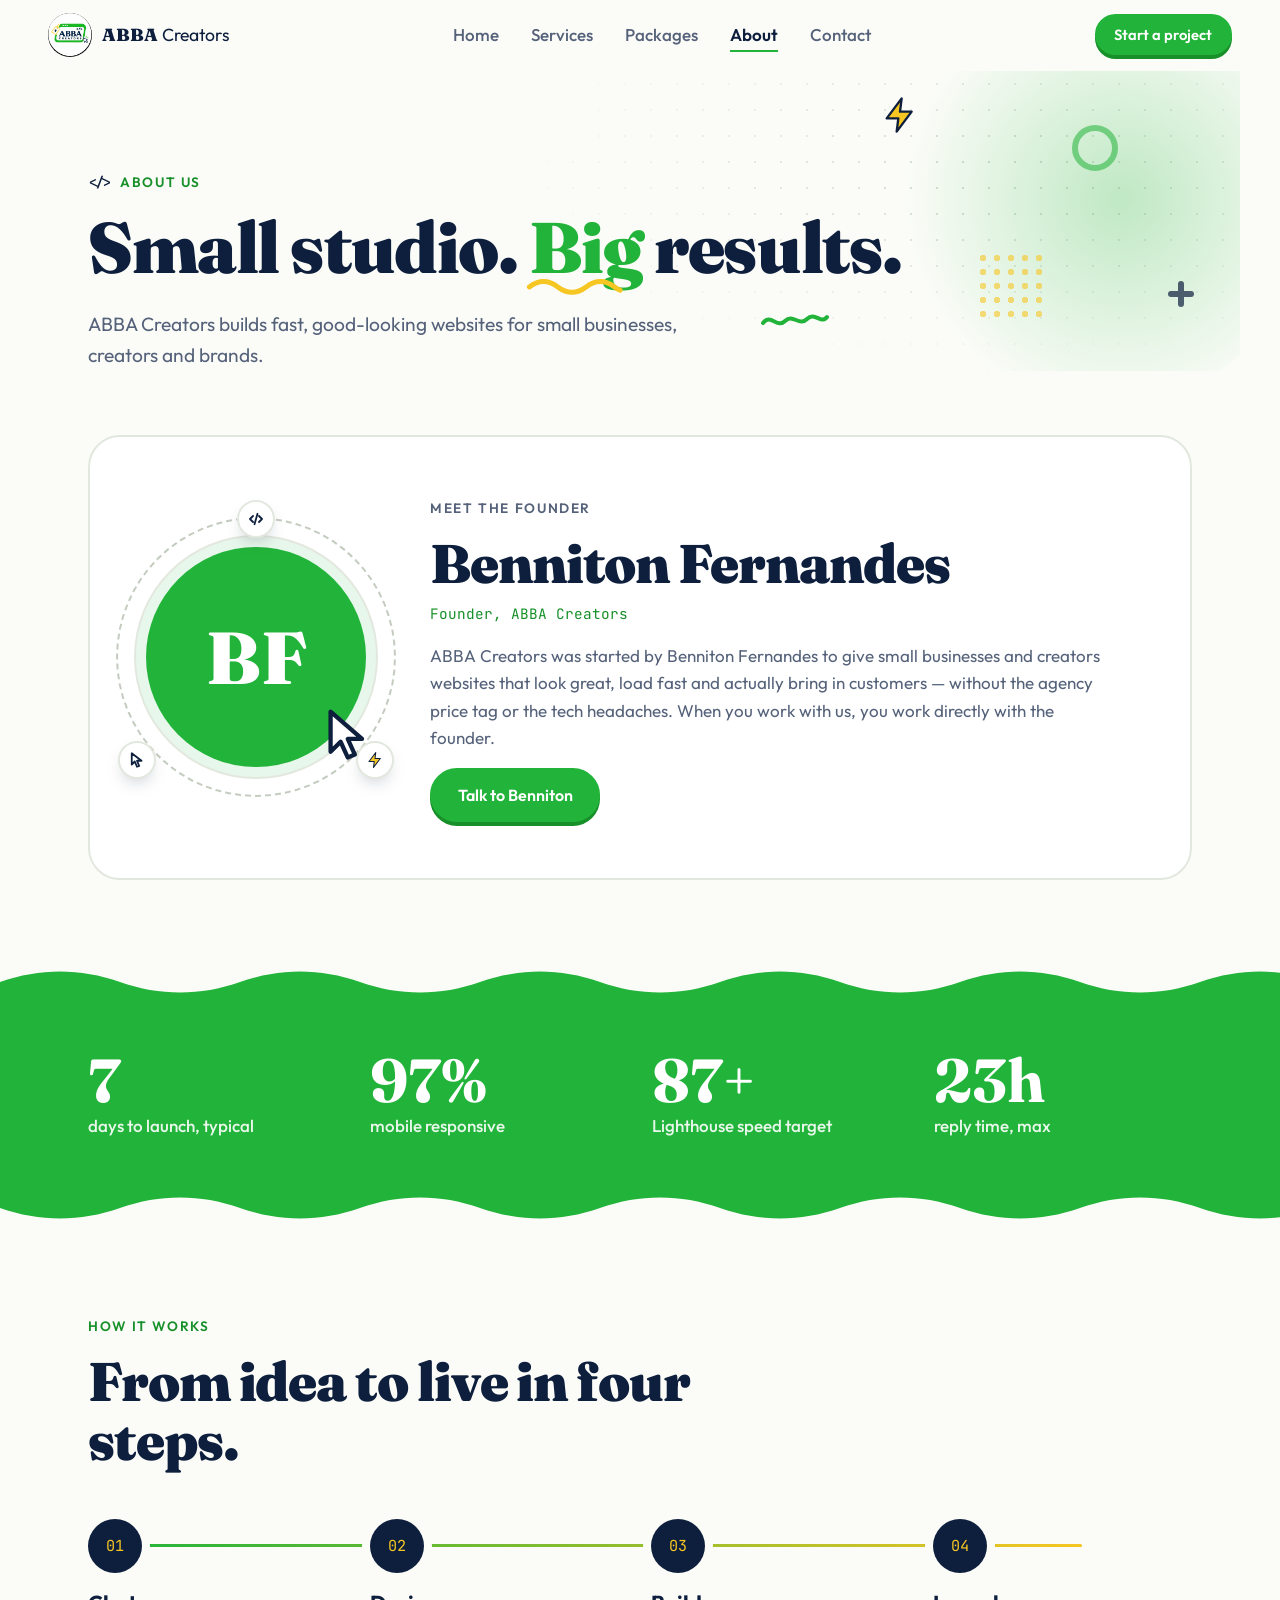
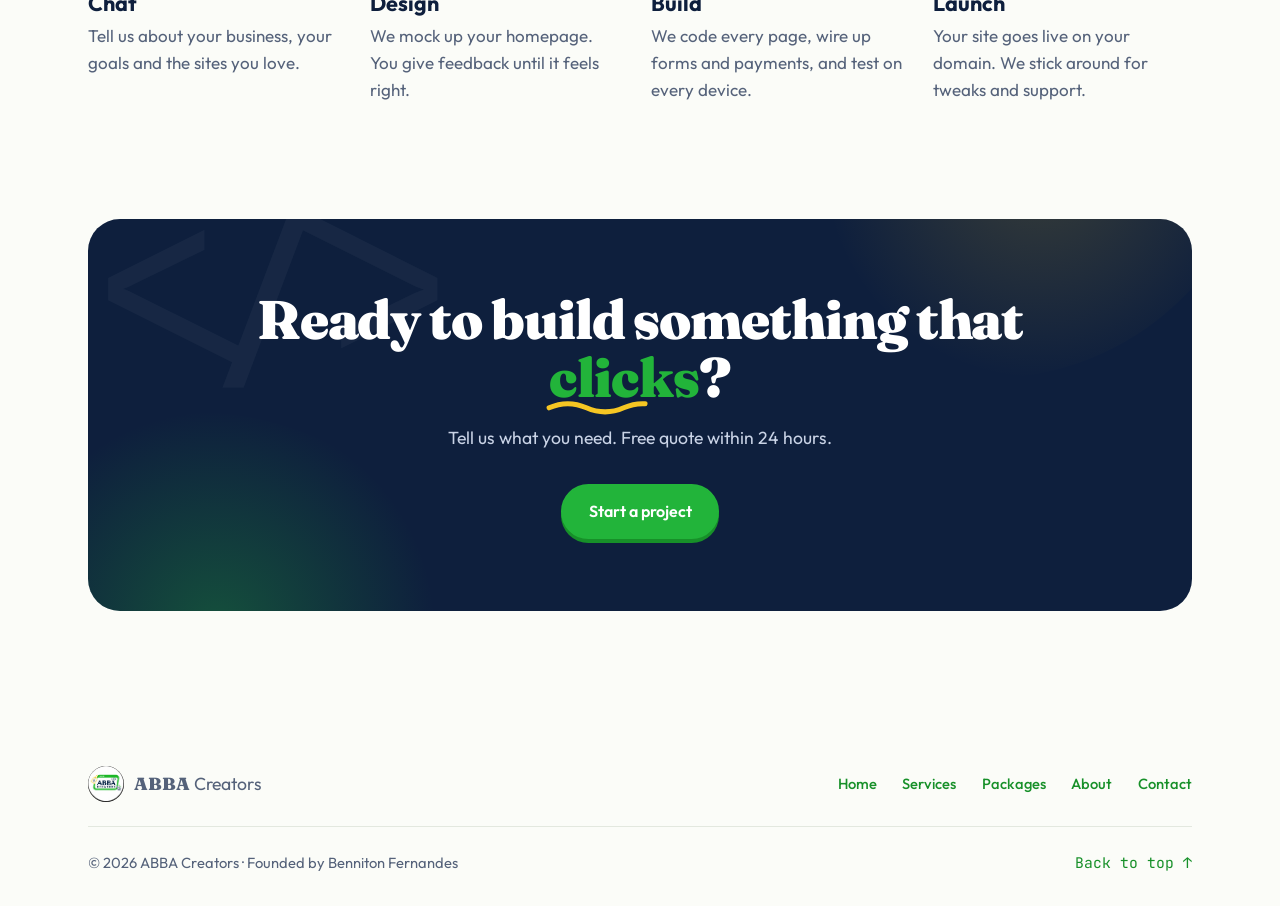
==== about.html @ 12e7c9de "Add ABBA Creators multi-page website Static five-page site (Home, Services, Packages, About, Contact" ====
<!doctype html>
<html lang="en">
<head>
<meta charset="utf-8">
<meta name="viewport" content="width=device-width, initial-scale=1">
<title>About — ABBA Creators</title>
<meta name="description" content="ABBA Creators designs and builds fast, good-looking websites for businesses of every size.">
<link rel="icon" href="assets/logo.webp">
<link rel="preconnect" href="https://fonts.googleapis.com">
<link rel="preconnect" href="https://fonts.gstatic.com" crossorigin>
<link href="https://fonts.googleapis.com/css2?family=Fraunces:opsz,wght@9..144,700;9..144,900&family=Outfit:wght@400;500;600;700&family=JetBrains+Mono:wght@500&display=swap" rel="stylesheet">
<link rel="stylesheet" href="styles.css">
<link rel="stylesheet" href="fx.css">
</head>
<body>

<header class="nav" id="top">
  <a href="index.html" class="brand" aria-label="ABBA Creators home">
    <img src="assets/logo.webp" alt="" width="44" height="44">
    <span><b>ABBA</b> Creators</span>
  </a>
  <nav class="nav-links" id="nav-links" aria-label="Main">
    <a href="index.html">Home</a>
    <a href="services.html">Services</a>
    <a href="packages.html">Packages</a>
    <a href="about.html" aria-current="page">About</a>
    <a href="contact.html">Contact</a>
  </nav>
  <a href="contact.html" class="btn btn-small nav-cta">Start a project</a>
  <button class="nav-toggle" id="nav-toggle" aria-label="Open menu" aria-expanded="false" aria-controls="nav-links"><span></span><span></span></button>
</header>

<main>
  <!-- PAGE HERO -->
  <section class="page-hero">
    <p class="eyebrow"><span class="mono">&lt;/&gt;</span> About us</p>
    <h1>Small studio. <span class="hl">Big</span> results.</h1>
    <p class="lead">ABBA Creators builds fast, good-looking websites for small businesses, creators and brands.</p>
  </section>
  <section class="section founder" id="founder">
    <div class="founder-card reveal">
      <div class="founder-avatar" aria-hidden="true">
        <span>BF</span>
        <svg class="founder-cursor" viewBox="0 0 40 40"><path d="M6 4 L6 32 L13 25 L18 36 L23 34 L18 23 L28 23 Z"/></svg>
      </div>
      <div class="founder-copy">
        <p class="eyebrow">Meet the founder</p>
        <h2>Benniton Fernandes</h2>
        <p class="role mono">Founder, ABBA Creators</p>
        <p>ABBA Creators was started by Benniton Fernandes to give small businesses and creators websites that look great, load fast and actually bring in customers — without the agency price tag or the tech headaches. When you work with us, you work directly with the founder.</p>
        <a href="contact.html" class="btn">Talk to Benniton</a>
      </div>
    </div>
  </section>
  <section class="band">
    <div class="band-inner">
      <div class="stat reveal"><b data-count="7">0</b><span>days to launch, typical</span></div>
      <div class="stat reveal"><b data-count="100" data-suffix="%">0</b><span>mobile responsive</span></div>
      <div class="stat reveal"><b data-count="90" data-suffix="+">0</b><span>Lighthouse speed target</span></div>
      <div class="stat reveal"><b data-count="24" data-suffix="h">0</b><span>reply time, max</span></div>
    </div>
  </section>
  <section class="section" id="process">
    <div class="section-head reveal">
      <p class="eyebrow">How it works</p>
      <h2>From idea to live in four steps.</h2>
    </div>
    <ol class="steps">
      <li class="reveal"><span class="num mono">01</span><h3>Chat</h3><p>Tell us about your business, your goals and the sites you love.</p></li>
      <li class="reveal"><span class="num mono">02</span><h3>Design</h3><p>We mock up your homepage. You give feedback until it feels right.</p></li>
      <li class="reveal"><span class="num mono">03</span><h3>Build</h3><p>We code every page, wire up forms and payments, and test on every device.</p></li>
      <li class="reveal"><span class="num mono">04</span><h3>Launch</h3><p>Your site goes live on your domain. We stick around for tweaks and support.</p></li>
    </ol>
  </section>
  <!-- CTA -->
  <section class="section cta-wrap">
    <div class="cta reveal">
      <h2>Ready to build something that <span class="hl">clicks</span>?</h2>
      <p>Tell us what you need. Free quote within 24 hours.</p>
      <a href="contact.html" class="btn">Start a project</a>
    </div>
  </section>
</main>

<footer class="footer">
  <div class="footer-top">
    <div class="brand"><img src="assets/logo.webp" alt="" width="36" height="36"><span><b>ABBA</b> Creators</span></div>
    <nav class="footer-links" aria-label="Footer">
      <a href="index.html">Home</a><a href="services.html">Services</a><a href="packages.html">Packages</a><a href="about.html">About</a><a href="contact.html">Contact</a>
    </nav>
  </div>
  <div class="footer-bottom">
    <p>© <span id="year"></span> ABBA Creators · Founded by Benniton Fernandes</p>
    <a href="#top" class="mono">Back to top ↑</a>
  </div>
</footer>

<script src="script.js"></script>
<script src="fx.js"></script>
</body>
</html>
---- styles.css ----
:root {
  --green: #22b43a;
  --green-dk: #179029;
  --green-lt: #e8f7eb;
  --navy: #0e1f3d;
  --navy-2: #1a2f57;
  --yellow: #f6c623;
  --ink: #0e1f3d;
  --muted: #55627a;
  --bg: #fbfcf8;
  --card: #ffffff;
  --line: #e3e8df;
  --radius: 22px;
  --shadow: 0 1px 0 rgba(14,31,61,.04), 0 18px 40px -20px rgba(14,31,61,.25);
  --display: "Fraunces", Georgia, serif;
  --body: "Outfit", system-ui, sans-serif;
  --mono: "JetBrains Mono", ui-monospace, monospace;
}

* { box-sizing: border-box; }
html { scroll-behavior: smooth; }
body {
  margin: 0;
  font-family: var(--body);
  color: var(--ink);
  background: var(--bg);
  font-size: 17px;
  line-height: 1.6;
  overflow-x: hidden;
}
img { display: block; max-width: 100%; }
a { color: inherit; }
h1, h2, h3 { margin: 0; line-height: 1.08; }
h1, h2 { font-family: var(--display); font-weight: 900; letter-spacing: -.02em; }
.mono { font-family: var(--mono); }

/* ---------- buttons ---------- */
.btn {
  display: inline-flex; align-items: center; justify-content: center; gap: .5em;
  padding: .95em 1.6em;
  border-radius: 999px;
  background: var(--green);
  color: #fff;
  font: 600 1rem var(--body);
  text-decoration: none;
  border: 2px solid var(--green);
  cursor: pointer;
  transition: transform .15s ease, box-shadow .15s ease, background .15s;
  box-shadow: 0 4px 0 var(--green-dk);
}
.btn:hover { transform: translateY(-2px); box-shadow: 0 6px 0 var(--green-dk); }
.btn:active { transform: translateY(3px); box-shadow: 0 1px 0 var(--green-dk); }
.btn-ghost { background: transparent; color: var(--navy); border-color: var(--navy); box-shadow: 0 4px 0 var(--navy); }
.btn-ghost:hover { background: var(--navy); color: #fff; box-shadow: 0 6px 0 var(--navy); }
.btn-small { padding: .6em 1.2em; font-size: .92rem; }

/* ---------- nav ---------- */
.nav {
  position: sticky; top: 0; z-index: 50;
  display: flex; align-items: center; justify-content: space-between; gap: 1rem;
  padding: .8rem clamp(16px, 4vw, 48px);
  background: rgba(251,252,248,.82);
  backdrop-filter: blur(12px);
  border-bottom: 1px solid transparent;
  transition: border-color .2s;
}
.nav.scrolled { border-bottom-color: var(--line); }
.brand { display: flex; align-items: center; gap: .6rem; text-decoration: none; font-size: 1.1rem; }
.brand img { border-radius: 50%; }
.brand b { font-family: var(--display); font-weight: 900; }
.nav-links { display: flex; gap: 2rem; }
.nav-links a { text-decoration: none; font-weight: 500; color: var(--muted); position: relative; }
.nav-links a::after {
  content: ""; position: absolute; left: 0; right: 0; bottom: -4px; height: 2px;
  background: var(--green); transform: scaleX(0); transition: transform .2s; transform-origin: left;
}
.nav-links a:hover { color: var(--navy); }
.nav-links a:hover::after { transform: scaleX(1); }

/* ---------- hero ---------- */
.hero {
  display: grid;
  grid-template-columns: 1.05fr 1fr;
  gap: clamp(2rem, 5vw, 5rem);
  align-items: center;
  padding: clamp(3rem, 8vw, 6.5rem) clamp(16px, 5vw, 64px) clamp(4rem, 8vw, 7rem);
  max-width: 1280px; margin: 0 auto;
  position: relative;
}
.hero::before {
  content: ""; position: absolute; inset: 0; z-index: -1;
  background-image: radial-gradient(circle, #d6ddd2 1.2px, transparent 1.2px);
  background-size: 26px 26px;
  mask-image: radial-gradient(ellipse 70% 70% at 70% 45%, #000 20%, transparent 75%);
}
.eyebrow {
  display: inline-flex; align-items: center; gap: .5rem;
  margin: 0 0 1rem;
  font-weight: 600; font-size: .85rem; letter-spacing: .12em; text-transform: uppercase;
  color: var(--green-dk);
}
.eyebrow .mono { color: var(--navy); letter-spacing: 0; }
h1 { font-size: clamp(2.7rem, 6.4vw, 5.4rem); }
.rotator {
  display: inline-block;
  color: var(--green);
  position: relative;
}
.rotator::after {
  content: ""; position: absolute; left: 0; right: 0; bottom: .06em; height: .14em;
  background: var(--yellow); z-index: -1; border-radius: 4px;
}
#rotate-word { display: inline-block; transition: transform .35s cubic-bezier(.5,-0.4,.5,1.4), opacity .3s; }
#rotate-word.out { transform: translateY(-60%) rotateX(80deg); opacity: 0; }
.lead { font-size: 1.2rem; color: var(--muted); max-width: 34em; margin: 1.4rem 0 2rem; }
.hero-cta { display: flex; gap: 1rem; flex-wrap: wrap; }
.hero-points { list-style: none; padding: 0; margin: 2rem 0 0; display: flex; flex-wrap: wrap; gap: .6rem 1.6rem; color: var(--muted); font-weight: 500; font-size: .95rem; }
.hero-points li { display: flex; align-items: center; gap: .5rem; }
.dot { width: 8px; height: 8px; border-radius: 50%; background: var(--green); box-shadow: 0 0 0 4px var(--green-lt); }

/* browser mock */
.hero-visual { position: relative; padding: 2rem 1rem 1rem 2.5rem; }
.browser {
  background: var(--green);
  border-radius: 28px;
  padding: 0 14px 14px;
  box-shadow: 0 30px 60px -25px rgba(14,31,61,.45);
  transform: rotate(-2deg);
  transition: transform .5s ease;
}
.hero-visual:hover .browser { transform: rotate(0deg) scale(1.01); }
.browser-bar { display: flex; align-items: center; gap: 7px; height: 46px; padding-left: 52px; }
.browser-bar i { width: 12px; height: 12px; border-radius: 50%; background: #fff; }
.url {
  margin-left: 14px; flex: 1; max-width: 230px;
  background: rgba(255,255,255,.22); color: #fff; font-size: .75rem;
  border-radius: 999px; padding: 4px 12px;
}
.browser-body {
  background: #fff; border-radius: 18px;
  display: grid; grid-template-columns: 1fr 1.15fr;
  min-height: 330px; overflow: hidden;
}
.code {
  margin: 0; padding: 18px 16px;
  background: var(--navy); color: #c9d6ee;
  font-size: .72rem; line-height: 1.7;
  white-space: pre-wrap; word-break: break-word;
}
.code .t { color: #7ee08f; }
.code .a { color: var(--yellow); }
.code .s { color: #f5a9b8; }
.code .caret { display: inline-block; width: 7px; height: 1em; background: var(--yellow); vertical-align: -2px; animation: blink 1s steps(1) infinite; }
@keyframes blink { 50% { opacity: 0; } }

.render { padding: 16px; display: flex; flex-direction: column; gap: 14px; }
.render > * { opacity: 0; transform: translateY(10px); transition: opacity .5s, transform .5s; }
.render > .on { opacity: 1; transform: none; }
.r-nav { display: flex; gap: 8px; }
.r-nav span { height: 8px; border-radius: 4px; background: var(--line); flex: 1; }
.r-nav span:first-child { background: var(--navy); flex: 1.6; }
.r-hero { background: var(--green-lt); border-radius: 12px; padding: 16px; display: flex; flex-direction: column; gap: 8px; }
.r-h1 { height: 14px; border-radius: 4px; background: var(--navy); width: 90%; }
.r-h1.short { width: 60%; }
.r-p { height: 7px; border-radius: 4px; background: #b9c3b5; width: 80%; margin-top: 4px; }
.r-btn {
  align-self: flex-start; margin-top: 6px;
  background: var(--green); color: #fff; font-size: .7rem; font-weight: 600;
  padding: 6px 14px; border-radius: 999px; transition: transform .12s, background .2s;
}
.r-btn.pressed { transform: scale(.9); background: var(--green-dk); }
.r-cards { display: grid; grid-template-columns: repeat(3, 1fr); gap: 8px; }
.r-cards div { height: 58px; border-radius: 10px; background: #f1f3ee; border: 1px solid var(--line); }
.r-cards div:nth-child(2) { background: #fff5d1; border-color: #f3e3a5; }

.tag {
  position: absolute; top: -6px; left: -4px; z-index: 3;
  width: 74px; height: 96px;
  background: #fff;
  border: 5px solid var(--yellow);
  border-radius: 12px 12px 14px 14px;
  clip-path: polygon(50% 0, 100% 22%, 100% 100%, 0 100%, 0 22%);
  display: grid; place-items: center;
  transform-origin: 50% -10px;
}
.tag::before {
  content: ""; position: absolute; top: 16px; left: 50%; translate: -50% 0;
  width: 12px; height: 12px; border-radius: 50%; border: 4px solid var(--yellow);
}
.tag svg { width: 30px; fill: var(--navy); margin-top: 16px; }
.swing { animation: swing 3.2s ease-in-out infinite; }
@keyframes swing { 0%,100% { rotate: -18deg; } 50% { rotate: -2deg; } }

.fake-cursor {
  position: absolute; width: 34px; z-index: 4; left: 70%; top: 85%;
  fill: #fff; stroke: var(--navy); stroke-width: 3; stroke-linejoin: round;
  filter: drop-shadow(0 4px 6px rgba(0,0,0,.2));
  transition: left 1.1s cubic-bezier(.6,0,.2,1), top 1.1s cubic-bezier(.6,0,.2,1);
  pointer-events: none;
}

/* click burst (global) */
.burst { position: fixed; pointer-events: none; z-index: 999; width: 0; height: 0; }
.burst i {
  position: absolute; left: 0; top: 0; width: 4px; height: 14px; border-radius: 3px;
  background: var(--green); transform-origin: 50% 100%;
  animation: burst .45s ease-out forwards;
}
@keyframes burst {
  from { opacity: 1; transform: rotate(var(--r)) translateY(-8px) scaleY(.4); }
  to   { opacity: 0; transform: rotate(var(--r)) translateY(-26px) scaleY(1); }
}

/* ---------- marquee ---------- */
.marquee { background: var(--navy); color: #fff; overflow: hidden; padding: 1.1rem 0; transform: rotate(-1.2deg); margin: 0 -2vw; }
.marquee-track { display: flex; gap: 2rem; width: max-content; animation: marquee 30s linear infinite; font-family: var(--display); font-weight: 700; font-size: 1.5rem; }
.marquee b { color: var(--yellow); }
@keyframes marquee { to { transform: translateX(-50%); } }

/* ---------- sections ---------- */
.section { max-width: 1200px; margin: 0 auto; padding: clamp(4rem, 9vw, 7.5rem) clamp(16px, 5vw, 48px); }
.section.narrow { max-width: 820px; }
.section-head { max-width: 640px; margin-bottom: 3rem; }
h2 { font-size: clamp(2.1rem, 4.4vw, 3.4rem); }
.sub { color: var(--muted); font-size: 1.1rem; margin: .8rem 0 0; }

.grid { display: grid; gap: 1.4rem; }
.services { grid-template-columns: repeat(3, 1fr); }
.card {
  background: var(--card); border: 1px solid var(--line); border-radius: var(--radius);
  padding: 1.8rem; transition: transform .25s, box-shadow .25s, border-color .25s;
}
.card:hover { transform: translateY(-6px); box-shadow: var(--shadow); border-color: var(--green); }
.card h3 { font-size: 1.25rem; margin: 1.1rem 0 .5rem; }
.card p { margin: 0; color: var(--muted); }
.icon {
  width: 52px; height: 52px; border-radius: 14px; background: var(--green-lt);
  display: grid; place-items: center; transition: background .25s, rotate .25s;
}
.icon svg { width: 26px; fill: none; stroke: var(--green-dk); stroke-width: 2; stroke-linecap: round; stroke-linejoin: round; }
.card:hover .icon { background: var(--yellow); rotate: -8deg; }
.card:hover .icon svg { stroke: var(--navy); }

/* band */
.band { background: var(--green); color: #fff; }
.band-inner {
  max-width: 1200px; margin: 0 auto; padding: 3.5rem clamp(16px, 5vw, 48px);
  display: grid; grid-template-columns: repeat(4, 1fr); gap: 1.5rem;
}
.stat b { display: block; font-family: var(--display); font-size: clamp(2.6rem, 5vw, 3.8rem); line-height: 1; }
.stat span { font-weight: 500; opacity: .9; }

/* steps */
.steps { list-style: none; margin: 0; padding: 0; display: grid; grid-template-columns: repeat(4, 1fr); gap: 1.4rem; counter-reset: s; position: relative; }
.steps::before {
  content: ""; position: absolute; top: 26px; left: 26px; right: 10%;
  border-top: 2px dashed #c4ccc0; z-index: -1;
}
.steps li { padding-right: .5rem; }
.num {
  display: grid; place-items: center; width: 54px; height: 54px; border-radius: 50%;
  background: var(--navy); color: var(--yellow); font-size: .95rem; margin-bottom: 1.2rem;
  box-shadow: 0 0 0 8px var(--bg);
}
.steps h3 { font-size: 1.35rem; margin-bottom: .4rem; }
.steps p { margin: 0; color: var(--muted); }

/* pricing */
.pricing-wrap { text-align: left; }
.pricing { grid-template-columns: repeat(3, 1fr); align-items: start; }
.price-tag {
  position: relative; background: var(--card);
  border: 2px solid var(--line); border-radius: 28px;
  padding: 3rem 2rem 2rem;
  transition: transform .3s, box-shadow .3s;
}
.price-tag:hover { transform: translateY(-6px) rotate(-.6deg); box-shadow: var(--shadow); }
.hole {
  position: absolute; top: 18px; left: 50%; translate: -50% 0;
  width: 16px; height: 16px; border-radius: 50%; border: 3px solid var(--line); background: var(--bg);
}
.price-tag.featured { border: 3px solid var(--yellow); background: var(--navy); color: #fff; transform: translateY(-14px); }
.price-tag.featured:hover { transform: translateY(-20px) rotate(.6deg); }
.price-tag.featured .hole { border-color: var(--yellow); }
.price-tag.featured .desc, .price-tag.featured li { color: #c9d3e6; }
.badge {
  position: absolute; top: -16px; right: 22px;
  display: inline-flex; align-items: center; gap: .3rem;
  background: var(--yellow); color: var(--navy); font-weight: 700; font-size: .8rem;
  padding: .35rem .8rem; border-radius: 999px;
}
.badge svg { width: 14px; fill: var(--navy); }
.price-tag h3 { font-size: 1.1rem; text-transform: uppercase; letter-spacing: .12em; }
.price { font-family: var(--display); font-weight: 900; font-size: 2.2rem; margin: .6rem 0 .2rem; line-height: 1; }
.price small { font-family: var(--body); font-size: .9rem; font-weight: 500; opacity: .7; }
.desc { color: var(--muted); margin: .5rem 0 1.3rem; }
.price-tag ul { list-style: none; padding: 0; margin: 0 0 1.8rem; display: grid; gap: .55rem; }
.price-tag li { display: flex; gap: .6rem; align-items: center; color: var(--muted); }
.price-tag li::before {
  content: ""; flex: none; width: 18px; height: 18px; border-radius: 50%;
  background: var(--green-lt) url("data:image/svg+xml,%3Csvg xmlns='http://www.w3.org/2000/svg' viewBox='0 0 24 24' fill='none' stroke='%23179029' stroke-width='3.5' stroke-linecap='round' stroke-linejoin='round'%3E%3Cpath d='m6 12 4 4 8-8'/%3E%3C/svg%3E") center/12px no-repeat;
}
.price-tag .btn { width: 100%; }
.price-tag.featured .btn-ghost { color: #fff; border-color: #fff; }

/* faq */
.faq { display: grid; gap: .8rem; }
.faq details {
  background: var(--card); border: 1px solid var(--line); border-radius: 16px;
  padding: 0 1.4rem; transition: border-color .2s;
}
.faq details[open] { border-color: var(--green); }
.faq summary {
  cursor: pointer; list-style: none; padding: 1.2rem 0; font-weight: 600; font-size: 1.08rem;
  display: flex; justify-content: space-between; align-items: center; gap: 1rem;
}
.faq summary::-webkit-details-marker { display: none; }
.faq summary::after {
  content: "+"; font-family: var(--mono); font-size: 1.4rem; color: var(--green);
  transition: rotate .25s; flex: none;
}
.faq details[open] summary::after { rotate: 45deg; }
.faq p { margin: 0 0 1.2rem; color: var(--muted); }

/* contact */
.contact { background: var(--navy); color: #fff; position: relative; overflow: hidden; }
.contact::before {
  content: "</>"; position: absolute; right: -2rem; bottom: -5rem;
  font-family: var(--mono); font-size: 22rem; color: rgba(255,255,255,.035); line-height: 1;
}
.contact-inner {
  max-width: 1200px; margin: 0 auto; padding: clamp(4rem, 9vw, 7rem) clamp(16px, 5vw, 48px);
  display: grid; grid-template-columns: 1fr 1fr; gap: clamp(2rem, 6vw, 5rem); align-items: start;
  position: relative;
}
.contact .eyebrow { color: var(--yellow); }
.contact-copy p { color: #c9d3e6; font-size: 1.1rem; }
.hl { color: var(--green); }
.mail { display: inline-block; margin-top: .5rem; color: var(--yellow); font-size: 1.05rem; text-decoration: none; border-bottom: 2px dashed var(--yellow); }
.form {
  background: #fff; color: var(--ink); border-radius: var(--radius); padding: 2rem;
  display: grid; gap: 1rem; box-shadow: 0 30px 60px -30px rgba(0,0,0,.6);
}
.form label { display: grid; gap: .35rem; font-weight: 600; font-size: .92rem; }
.form input, .form select, .form textarea {
  font: 400 1rem var(--body); color: var(--ink);
  border: 2px solid var(--line); border-radius: 12px; padding: .75rem .9rem;
  background: var(--bg); transition: border-color .2s, box-shadow .2s; width: 100%;
}
.form input:focus, .form select:focus, .form textarea:focus {
  outline: none; border-color: var(--green); box-shadow: 0 0 0 4px var(--green-lt);
}
.form .btn { margin-top: .4rem; }
.form-note { margin: 0; font-size: .92rem; color: var(--green-dk); min-height: 1.2em; }

/* footer */
.footer {
  padding: 2.5rem clamp(16px, 5vw, 48px) 2rem;
  max-width: 1200px; margin: 0 auto; color: var(--muted); font-size: .92rem;
}
.footer-top, .footer-bottom { display: flex; align-items: center; justify-content: space-between; flex-wrap: wrap; gap: 1rem 2rem; }
.footer-top { padding-bottom: 1.5rem; margin-bottom: 1.5rem; border-bottom: 1px solid var(--line); }
.footer-links { display: flex; flex-wrap: wrap; gap: .5rem 1.6rem; }
.footer-links a { color: var(--navy); font-weight: 500; }
.footer-links a:hover { color: var(--green-dk); }
.footer p { margin: 0; }
.footer a { text-decoration: none; color: var(--green-dk); }

/* reveal */
.reveal { opacity: 0; transform: translateY(24px); transition: opacity .7s ease, transform .7s ease; }
.reveal.in { opacity: 1; transform: none; }
.grid .reveal:nth-child(2), .steps .reveal:nth-child(2), .band-inner .reveal:nth-child(2) { transition-delay: .08s; }
.grid .reveal:nth-child(3), .steps .reveal:nth-child(3), .band-inner .reveal:nth-child(3) { transition-delay: .16s; }
.grid .reveal:nth-child(4), .steps .reveal:nth-child(4), .band-inner .reveal:nth-child(4) { transition-delay: .24s; }
.grid .reveal:nth-child(5) { transition-delay: .32s; }
.grid .reveal:nth-child(6) { transition-delay: .4s; }
.price-tag.featured.reveal.in { transform: translateY(-14px); }

/* ---------- responsive ---------- */
@media (max-width: 960px) {
  .hero { grid-template-columns: 1fr; }
  .hero-visual { max-width: 560px; }
  .services, .pricing { grid-template-columns: 1fr 1fr; }
  .steps { grid-template-columns: 1fr 1fr; row-gap: 2.5rem; }
  .steps::before { display: none; }
  .band-inner { grid-template-columns: 1fr 1fr; }
  .contact-inner { grid-template-columns: 1fr; }
  .nav-toggle { display: grid; }
  .nav-cta { display: none; }
  .nav-links {
    position: absolute; top: 100%; left: 0; right: 0;
    flex-direction: column; gap: 0;
    background: var(--bg); border-bottom: 1px solid var(--line);
    padding: .5rem clamp(16px, 4vw, 48px) 1.2rem;
    box-shadow: 0 20px 30px -20px rgba(14,31,61,.3);
    opacity: 0; visibility: hidden; transform: translateY(-8px);
    transition: opacity .2s, transform .2s, visibility .2s;
  }
  .nav.open .nav-links { opacity: 1; visibility: visible; transform: none; }
  .nav-links a { padding: .9rem 0; font-size: 1.15rem; border-bottom: 1px solid var(--line); }
  .nav-links a::after { display: none; }
  .nav-links a[aria-current="page"] { color: var(--green-dk); }
}
@media (max-width: 640px) {
  body { font-size: 16px; }
  .services, .pricing, .steps { grid-template-columns: 1fr; }
  .price-tag.featured, .price-tag.featured.reveal.in { transform: none; }
  .hero-visual { padding: 1.5rem 0 0 1rem; }
  .browser-body { grid-template-columns: 1fr; min-height: 0; }
  .code { max-height: 150px; overflow: hidden; }
  .tag { width: 56px; height: 74px; border-width: 4px; }
  .tag svg { width: 22px; }
  .marquee-track { font-size: 1.15rem; }
  .form { padding: 1.4rem; }
}
@media (prefers-reduced-motion: reduce) {
  *, *::before, *::after { animation: none !important; transition: none !important; }
  .reveal, .render > * { opacity: 1; transform: none; }
  html { scroll-behavior: auto; }
}

/* founder */
.founder-card {
  display: grid; grid-template-columns: auto 1fr; gap: clamp(1.5rem, 5vw, 4rem); align-items: center;
  background: var(--card); border: 2px solid var(--line); border-radius: 32px;
  padding: clamp(1.6rem, 5vw, 3.5rem);
}
.founder-avatar {
  position: relative; width: clamp(150px, 20vw, 220px); aspect-ratio: 1;
  border-radius: 50%; background: var(--green);
  display: grid; place-items: center;
  box-shadow: 0 0 0 10px var(--green-lt), 0 0 0 12px var(--line);
}
.founder-avatar span { font-family: var(--display); font-weight: 900; font-size: clamp(3rem, 6vw, 4.6rem); color: #fff; }
.founder-cursor {
  position: absolute; right: -6%; bottom: 2%; width: 26%;
  fill: #fff; stroke: var(--navy); stroke-width: 3; stroke-linejoin: round;
}
.founder-copy p { color: var(--muted); max-width: 40em; }
.founder .role { color: var(--green-dk); font-size: .9rem; margin: .5rem 0 1rem; }
@media (max-width: 640px) {
  .founder-card { grid-template-columns: 1fr; justify-items: start; }
}

/* ---------- multi-page bits ---------- */
.nav-links a[aria-current="page"] { color: var(--navy); font-weight: 600; }
.nav-links a[aria-current="page"]::after { transform: scaleX(1); }
.nav-toggle {
  display: none; place-content: center; gap: 6px;
  width: 46px; height: 46px; border-radius: 50%;
  border: 2px solid var(--navy); background: transparent; cursor: pointer;
}
.nav-toggle span { display: block; width: 18px; height: 2px; background: var(--navy); border-radius: 2px; transition: transform .2s; }
.nav.open .nav-toggle span:first-child { transform: translateY(4px) rotate(45deg); }
.nav.open .nav-toggle span:last-child { transform: translateY(-4px) rotate(-45deg); }

.page-hero {
  max-width: 1200px; margin: 0 auto;
  padding: clamp(3.5rem, 8vw, 6rem) clamp(16px, 5vw, 48px) 0;
  position: relative;
}
.page-hero::before {
  content: ""; position: absolute; inset: 0 0 -4rem; z-index: -1;
  background-image: radial-gradient(circle, #d6ddd2 1.2px, transparent 1.2px);
  background-size: 26px 26px;
  mask-image: radial-gradient(ellipse 60% 80% at 80% 30%, #000 10%, transparent 70%);
}
.page-hero h1 { font-size: clamp(2.5rem, 5.6vw, 4.6rem); max-width: 14em; }
.page-hero .lead { margin-bottom: 0; }
.page-hero + .section { padding-top: clamp(2.5rem, 5vw, 4rem); }

.section-more { margin: 2.5rem 0 0; text-align: center; }

.cta-wrap { padding-top: 0; }
.cta {
  background: var(--navy); color: #fff; border-radius: 32px; text-align: center;
  padding: clamp(2.5rem, 7vw, 4.5rem) clamp(1.4rem, 5vw, 3rem);
  position: relative; overflow: hidden;
}
.cta::before {
  content: "</>"; position: absolute; left: -1rem; top: -3rem;
  font-family: var(--mono); font-size: 14rem; line-height: 1; color: rgba(255,255,255,.04);
}
.cta h2 { max-width: 16em; margin: 0 auto; position: relative; }
.cta p { color: #c9d3e6; font-size: 1.1rem; margin: 1rem 0 2rem; position: relative; }
.contact-inner { padding-top: clamp(3.5rem, 8vw, 6rem); }
.contact-title { font-size: clamp(2.3rem, 5vw, 3.6rem); }
@media (max-width: 960px) { .nav-toggle { display: grid; } }
---- fx.css ----
/* =========================================================
   ABBA Creators — extra graphics & animations
   (loaded after styles.css on every page)
   ========================================================= */

/* ---------- page transitions (Chrome / Edge / Safari 18+) ---------- */
@view-transition { navigation: auto; }
.nav { view-transition-name: site-nav; }
::view-transition-old(root) { animation: vt-out .22s ease both; }
::view-transition-new(root) { animation: vt-in .45s cubic-bezier(.2,.7,.2,1) both; }
@keyframes vt-out { to { opacity: 0; transform: translateY(-14px); } }
@keyframes vt-in  { from { opacity: 0; transform: translateY(18px); } }

/* ---------- scroll progress bar ---------- */
.progress {
  position: fixed; top: 0; left: 0; right: 0; height: 3px; z-index: 100;
  background: linear-gradient(90deg, var(--green), var(--yellow));
  transform-origin: left; transform: scaleX(var(--p, 0));
}

/* ---------- cursor ring (mouse only) ---------- */
.cursor-ring {
  position: fixed; left: 0; top: 0; z-index: 1000; pointer-events: none;
  width: 34px; height: 34px; margin: -17px 0 0 -17px;
  border: 2px solid var(--green); border-radius: 50%;
  transition: width .25s, height .25s, margin .25s, background .25s, opacity .3s;
  opacity: 0;
}
.cursor-ring.on { opacity: 1; }
.cursor-ring.hover { width: 64px; height: 64px; margin: -32px 0 0 -32px; background: rgba(34,180,58,.12); }
.cursor-ring.down { width: 24px; height: 24px; margin: -12px 0 0 -12px; }

/* ---------- moving dot grid ---------- */
.hero::before, .page-hero::before { animation: drift 30s linear infinite; }
@keyframes drift { to { background-position: 260px 130px; } }

/* ---------- floating decor shapes ---------- */
.decor { position: absolute; inset: 0; z-index: -1; pointer-events: none; overflow: hidden; }
.fl {
  position: absolute;
  transform: translate(calc(var(--mx, 0) * var(--d) * 1px), calc(var(--my, 0) * var(--d) * 1px));
  transition: transform .6s cubic-bezier(.2,.7,.2,1);
}
.shape { display: block; animation: float var(--t, 7s) ease-in-out infinite alternate; animation-delay: var(--dl, 0s); }
@keyframes float {
  from { transform: translateY(-10px) rotate(-8deg); }
  to   { transform: translateY(12px) rotate(10deg); }
}
.shape.ring { width: 46px; height: 46px; border-radius: 50%; border: 6px solid var(--green); opacity: .55; }
.shape.plus { width: 26px; height: 26px; position: relative; opacity: .7; }
.shape.plus::before, .shape.plus::after { content: ""; position: absolute; inset: 10px 0; background: var(--navy); border-radius: 3px; }
.shape.plus::after { rotate: 90deg; }
.shape.bolt svg { width: 40px; fill: var(--yellow); stroke: var(--navy); stroke-width: 1.4; stroke-linejoin: round; }
.shape.brk { font-family: var(--mono); font-weight: 500; font-size: 1.6rem; color: var(--green-dk); opacity: .6; }
.shape.dots {
  width: 70px; height: 70px; opacity: .6;
  background-image: radial-gradient(circle, var(--yellow) 3px, transparent 3.5px);
  background-size: 14px 14px;
}
.shape.squig svg { width: 70px; fill: none; stroke: var(--green); stroke-width: 4; stroke-linecap: round; }

.blob {
  position: absolute; width: clamp(260px, 34vw, 480px); aspect-ratio: 1;
  border-radius: 42% 58% 63% 37% / 45% 40% 60% 55%;
  opacity: .5;
  animation: morph 14s ease-in-out infinite alternate;
}
.blob.g { background: radial-gradient(closest-side, rgba(34,180,58,.55), rgba(34,180,58,0)); }
.blob.y { background: radial-gradient(closest-side, rgba(246,198,35,.6), rgba(246,198,35,0)); animation-duration: 18s; animation-direction: alternate-reverse; }
@keyframes morph {
  0%   { border-radius: 42% 58% 63% 37% / 45% 40% 60% 55%; transform: translate(0,0) rotate(0); }
  50%  { border-radius: 60% 40% 35% 65% / 55% 65% 35% 45%; transform: translate(30px,-20px) rotate(40deg); }
  100% { border-radius: 38% 62% 50% 50% / 60% 35% 65% 40%; transform: translate(-20px,25px) rotate(80deg); }
}

/* ---------- hero: 3D tilt + floating chips ---------- */
.hero-visual {
  transform: perspective(1100px) rotateX(var(--rx, 0deg)) rotateY(var(--ry, 0deg));
  transition: transform .4s cubic-bezier(.2,.7,.2,1);
  transform-style: preserve-3d;
}
.chip {
  position: absolute; z-index: 5;
  display: inline-flex; align-items: center; gap: .45rem;
  background: #fff; color: var(--navy);
  font-weight: 600; font-size: .85rem; white-space: nowrap;
  padding: .55rem .9rem .55rem .6rem; border-radius: 999px;
  box-shadow: 0 14px 30px -12px rgba(14,31,61,.35), 0 0 0 1px var(--line);
  animation: bob 4.5s ease-in-out infinite alternate;
}
.chip i { display: grid; place-items: center; width: 26px; height: 26px; border-radius: 50%; background: var(--green-lt); }
.chip i svg { width: 15px; fill: none; stroke: var(--green-dk); stroke-width: 2.4; stroke-linecap: round; stroke-linejoin: round; }
.chip.c1 { top: 16%; right: -14px; }
.chip.c2 { bottom: 4%; left: 8%; animation-delay: -1.5s; }
.chip.c3 { top: 50%; right: -28px; animation-delay: -3s; }
.chip.c3 i { background: #fff5d1; }
.chip.c3 i svg { stroke: #b38a00; }
@keyframes bob { from { translate: 0 -8px; } to { translate: 0 8px; } }

/* ---------- word-by-word headline reveal ---------- */
.split .w {
  display: inline-block;
  opacity: 0; transform: translateY(.55em) rotate(3deg); filter: blur(6px);
  transition: opacity .7s, transform .8s cubic-bezier(.2,.8,.2,1), filter .7s;
  transition-delay: calc(var(--i) * 70ms);
}
.split.in-view .w { opacity: 1; transform: none; filter: none; }

/* ---------- hand-drawn squiggle under highlighted words ---------- */
.hl { position: relative; display: inline-block; }
.squiggle {
  position: absolute; left: -2%; width: 104%; bottom: -.12em; height: .3em;
  overflow: visible; pointer-events: none;
}
.squiggle path {
  fill: none; stroke: var(--yellow); stroke-width: 5; stroke-linecap: round;
  stroke-dasharray: 1; stroke-dashoffset: 1;
  transition: stroke-dashoffset 1s cubic-bezier(.6,0,.2,1) .6s;
  vector-effect: non-scaling-stroke;
}
.in-view .squiggle path, .squiggle.in-view path { stroke-dashoffset: 0; }

/* ---------- cards: 3D tilt + spotlight ---------- */
.card, .price-tag { position: relative; }
.card::after, .price-tag::after {
  content: ""; position: absolute; inset: 0; border-radius: inherit; pointer-events: none;
  background: radial-gradient(260px circle at var(--x, 50%) var(--y, 50%), rgba(34,180,58,.14), transparent 65%);
  opacity: 0; transition: opacity .3s;
}
.price-tag.featured::after { background: radial-gradient(260px circle at var(--x, 50%) var(--y, 50%), rgba(246,198,35,.18), transparent 65%); }
.card:hover::after, .price-tag:hover::after { opacity: 1; }
.card.tilting { transition: transform .08s linear, box-shadow .25s, border-color .25s; }

/* ---------- magnetic buttons ---------- */
.btn { transition: transform .15s ease, box-shadow .15s ease, background .15s, color .15s, translate .3s cubic-bezier(.2,.7,.2,1); }
.btn .shine {
  position: absolute; inset: 0; border-radius: inherit; overflow: hidden; pointer-events: none;
}
.btn { position: relative; }
.btn:not(.btn-ghost) .shine::before {
  content: ""; position: absolute; top: 0; bottom: 0; width: 40%; left: -60%;
  background: linear-gradient(100deg, transparent, rgba(255,255,255,.45), transparent);
  transform: skewX(-20deg);
  animation: shine 4.5s ease-in-out infinite;
}
@keyframes shine { 0%, 70% { left: -60%; } 100% { left: 130%; } }

/* ---------- logo wiggle ---------- */
.brand img { transition: transform .5s cubic-bezier(.3,1.6,.5,1); }
.brand:hover img { transform: rotate(-14deg) scale(1.1); }

/* ---------- marquee: second row going the other way ---------- */
.marquee-track.rev { animation-direction: reverse; animation-duration: 38s; margin-top: .4rem; opacity: .45; font-size: 1.1rem; }

/* ---------- green band: animated waves top & bottom ---------- */
.band { position: relative; }
.band::before, .band::after {
  content: ""; position: absolute; left: 0; right: 0; height: 28px; pointer-events: none;
  background: url("data:image/svg+xml,%3Csvg xmlns='http://www.w3.org/2000/svg' viewBox='0 0 240 28' preserveAspectRatio='none'%3E%3Cpath d='M0 28V14C40 0 80 0 120 14s80 14 120 0v14z' fill='%2322b43a'/%3E%3C/svg%3E") 0 0 / 240px 28px repeat-x;
  animation: wave 9s linear infinite;
}
.band::before { top: -27px; }
.band::after { bottom: -27px; transform: scaleY(-1); animation-direction: reverse; }
@keyframes wave { to { background-position: 240px 0; } }

/* ---------- process: line draws itself ---------- */
.steps::after {
  content: ""; position: absolute; top: 25px; left: 26px; right: 10%; height: 3px; z-index: -1;
  background: linear-gradient(90deg, var(--green), var(--yellow));
  border-radius: 3px; transform: scaleX(0); transform-origin: left;
  transition: transform 1.6s cubic-bezier(.6,0,.2,1) .3s;
}
.steps.in-view::after { transform: scaleX(1); }
.steps .num { transition: background .3s, transform .3s; }
.steps li:hover .num { background: var(--green); color: #fff; transform: scale(1.12) rotate(-8deg); }

/* ---------- founder: orbiting icons ---------- */
.orbit {
  position: absolute; inset: -30px; border-radius: 50%;
  border: 2px dashed #c4ccc0;
  animation: spin 26s linear infinite;
}
.orbit i {
  position: absolute; width: 38px; height: 38px; border-radius: 50%;
  background: #fff; border: 2px solid var(--line);
  display: grid; place-items: center;
  box-shadow: 0 8px 18px -8px rgba(14,31,61,.35);
  animation: spin 26s linear infinite reverse;
}
.orbit i svg { width: 18px; fill: none; stroke: var(--navy); stroke-width: 2.4; stroke-linecap: round; stroke-linejoin: round; }
.orbit i:nth-child(1) { top: -19px; left: calc(50% - 19px); }
.orbit i:nth-child(2) { bottom: 6%; right: 0; }
.orbit i:nth-child(3) { bottom: 6%; left: 0; }
.orbit i:nth-child(2) svg { fill: var(--yellow); stroke: var(--navy); stroke-width: 1.4; }
@keyframes spin { to { rotate: 360deg; } }
.founder-avatar span { animation: pop 3s ease-in-out infinite; }
@keyframes pop { 50% { transform: scale(1.06); } }

/* ---------- CTA box: glowing orbs ---------- */
.cta .blob { opacity: .6; }
.cta .blob.g { left: -8%; bottom: -60%; }
.cta .blob.y { right: -6%; top: -70%; opacity: .3; }
.cta > *:not(.blob) { position: relative; }
.cta .btn { box-shadow: 0 4px 0 var(--green-dk), 0 0 0 0 rgba(34,180,58,.6); animation: pulse 2.4s infinite; }
@keyframes pulse { 70% { box-shadow: 0 4px 0 var(--green-dk), 0 0 0 18px rgba(34,180,58,0); } 100% { box-shadow: 0 4px 0 var(--green-dk), 0 0 0 0 rgba(34,180,58,0); } }

/* ---------- contact: floating shapes on dark ---------- */
.contact .decor { z-index: 0; }
.contact .shape.plus::before, .contact .shape.plus::after { background: #fff; }
.contact .shape.brk { color: var(--yellow); }
.contact-inner { z-index: 1; }

/* ---------- responsive / accessibility ---------- */
@media (max-width: 960px) {
  .steps::after { display: none; }
  .chip.c3 { display: none; }
}
@media (max-width: 640px) {
  .chip { font-size: .75rem; padding: .4rem .7rem .4rem .45rem; }
  .chip i { width: 22px; height: 22px; }
  .chip.c1 { right: 0; top: 4%; }
  .decor .fl:nth-child(n+5) { display: none; }
  .orbit { inset: -22px; }
  .orbit i { width: 32px; height: 32px; }
}
@media (hover: none), (pointer: coarse) { .cursor-ring { display: none; } }
@media (prefers-reduced-motion: reduce) {
  .split .w { opacity: 1; transform: none; filter: none; }
  .squiggle path { stroke-dashoffset: 0; }
  .steps::after { transform: scaleX(1); }
  .cursor-ring { display: none; }
  ::view-transition-old(root), ::view-transition-new(root) { animation: none; }
}
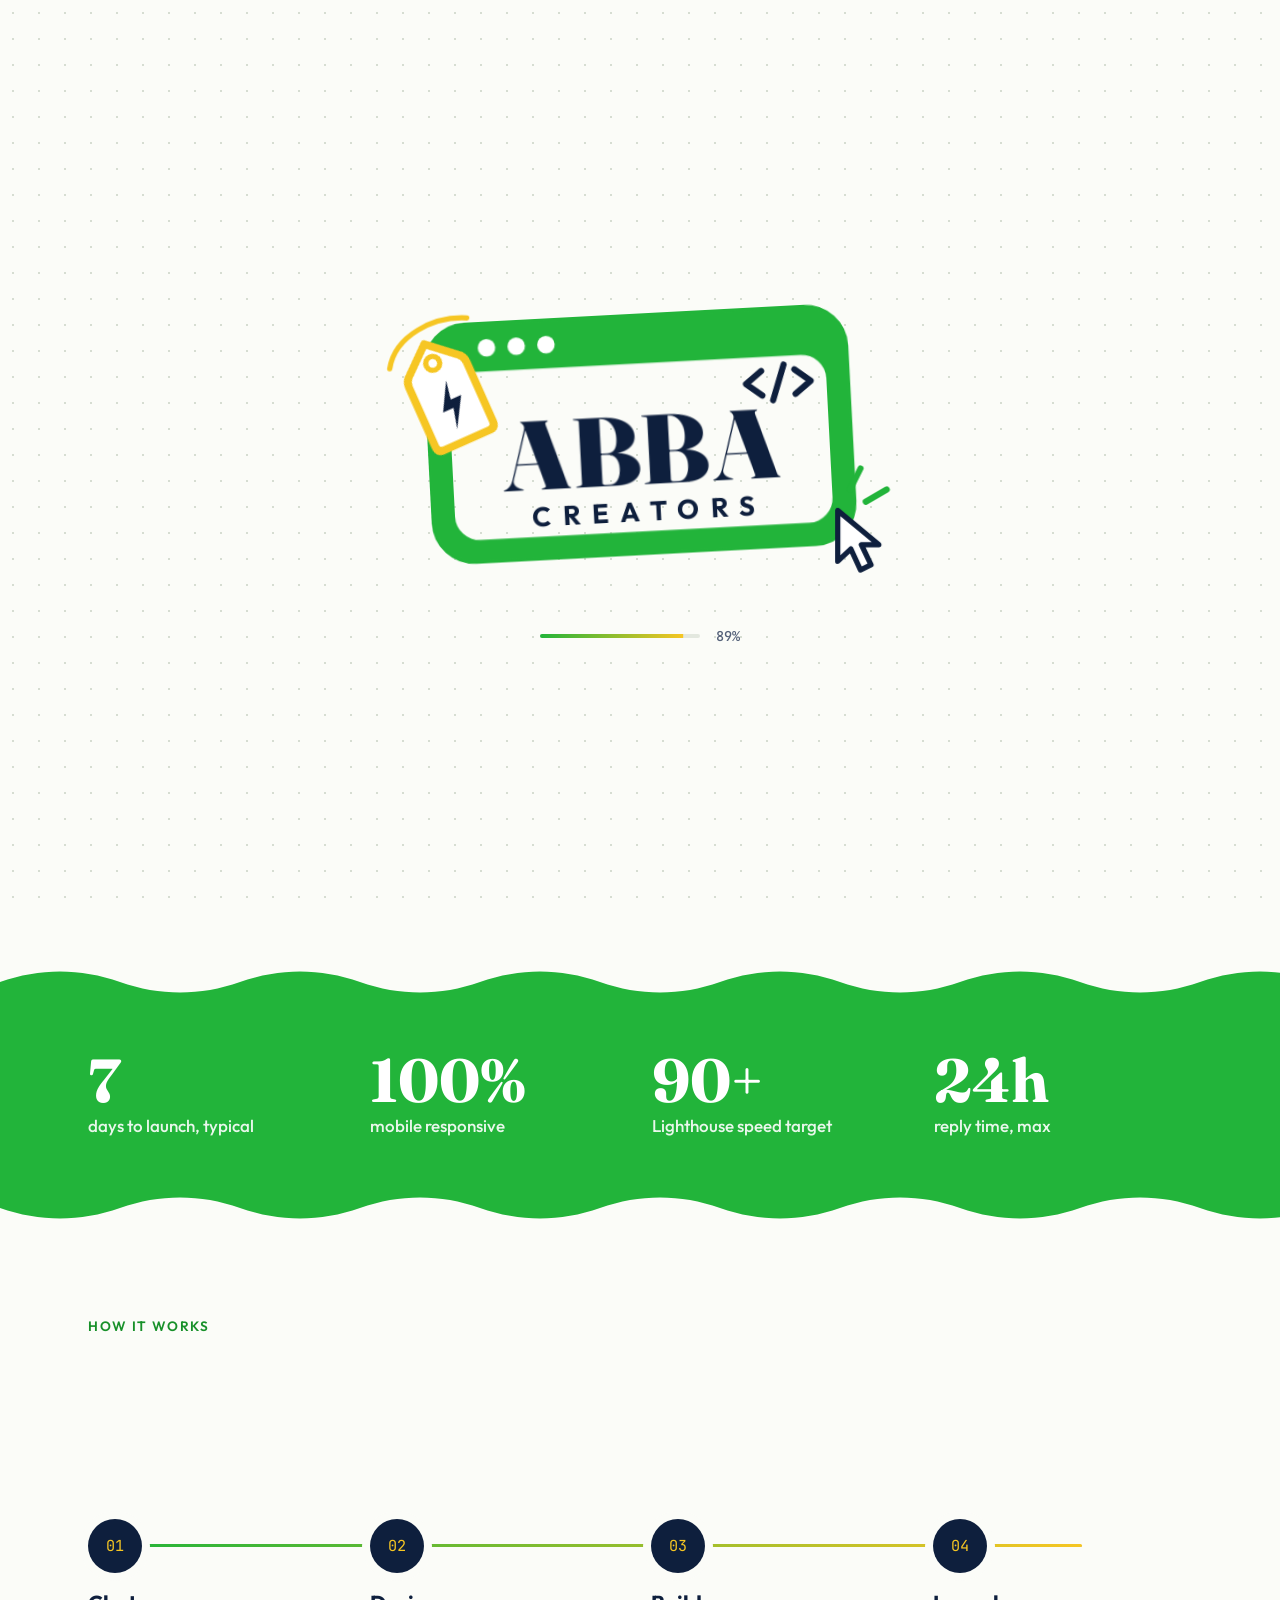
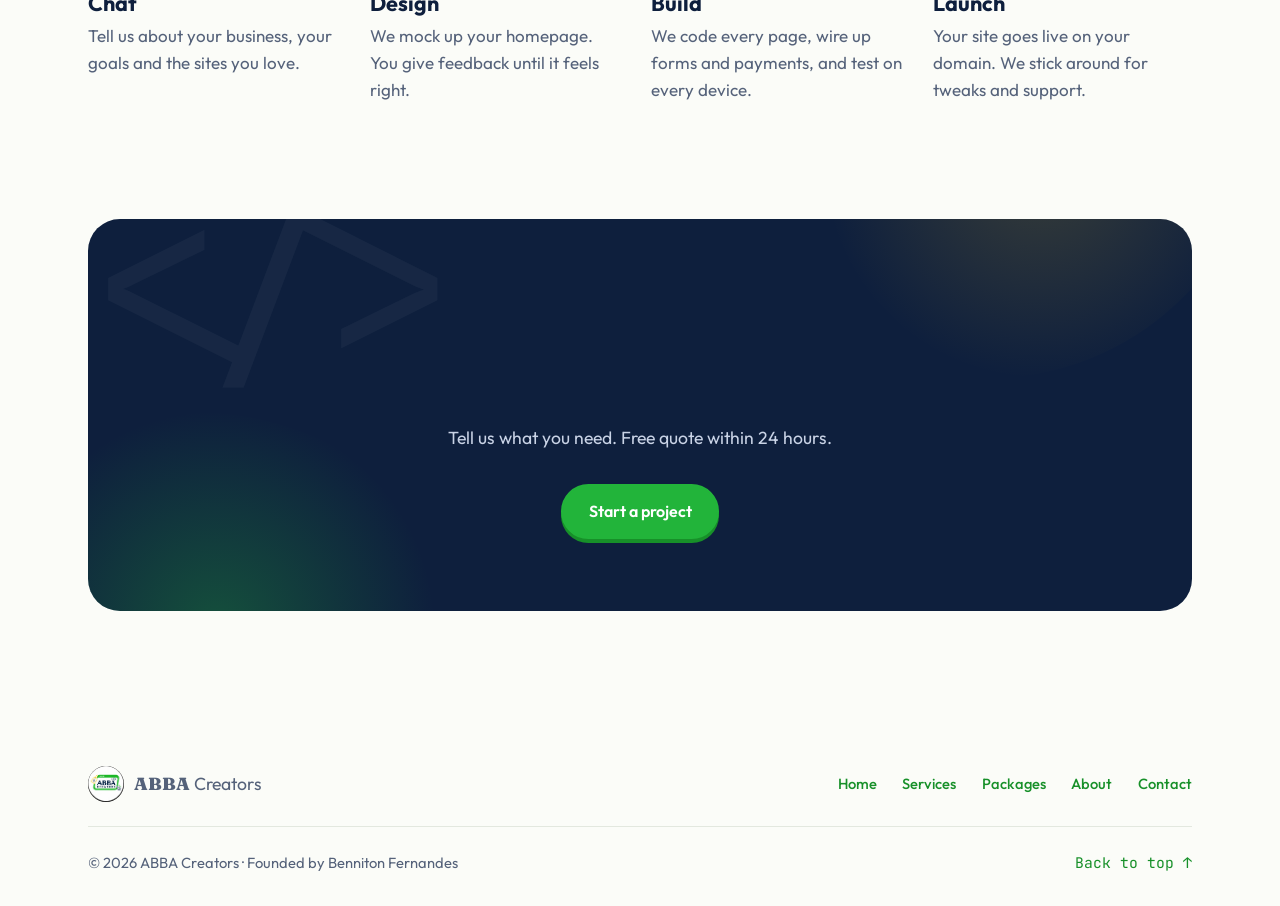
==== commit 4717666b: "Add animated logo preloader Rebuilds the ABBA Creators logo as an inline SVG and animates it piece b" ====
--- a/about.html
+++ b/about.html
@@ -11,8 +11,11 @@
 <link href="https://fonts.googleapis.com/css2?family=Fraunces:opsz,wght@9..144,700;9..144,900&family=Outfit:wght@400;500;600;700&family=JetBrains+Mono:wght@500&display=swap" rel="stylesheet">
 <link rel="stylesheet" href="styles.css">
 <link rel="stylesheet" href="fx.css">
+<link rel="stylesheet" href="preloader.css">
+<script>try{if(!sessionStorage.getItem("abba-loaded")&&!matchMedia("(prefers-reduced-motion: reduce)").matches){var h=document.documentElement;h.classList.add("preload");setTimeout(function(){h.classList.remove("preload");var l=document.querySelector(".loader");if(l)l.remove()},8000)}}catch(e){}</script>
 </head>
 <body>
+<script src="preloader.js"></script>
 
 <header class="nav" id="top">
   <a href="index.html" class="brand" aria-label="ABBA Creators home">
--- a/preloader.css
+++ b/preloader.css
@@ -0,0 +1,88 @@
+/* =========================================================
+   ABBA Creators — animated logo preloader
+   Shown once per browser session (see preloader.js)
+   ========================================================= */
+html.preload body { overflow: hidden; }
+/* hold headline animations until the loader has gone */
+html.preload .split .w { opacity: 0 !important; transform: translateY(.55em) rotate(3deg) !important; transition: none !important; }
+
+.loader {
+  position: fixed; inset: 0; z-index: 2000;
+  display: grid; place-items: center; align-content: center; gap: 1.4rem;
+  background: var(--bg, #fbfcf8);
+  background-image: radial-gradient(circle, #d6ddd2 1.2px, transparent 1.2px);
+  background-size: 26px 26px;
+  clip-path: circle(150% at var(--cx, 50%) var(--cy, 50%));
+}
+.loader.out { transition: clip-path .75s cubic-bezier(.7,0,.3,1); clip-path: circle(0 at var(--cx, 50%) var(--cy, 50%)); }
+
+.loader-logo { width: min(560px, 88vw); height: auto; overflow: visible; }
+.loader-meta {
+  display: flex; align-items: center; gap: 1rem;
+  font: 500 .85rem "JetBrains Mono", ui-monospace, monospace; color: #55627a;
+  opacity: 0; animation: lp-fade .4s ease .2s forwards;
+}
+.loader-bar { width: 160px; height: 4px; border-radius: 4px; background: #e3e8df; overflow: hidden; }
+.loader-bar i { display: block; height: 100%; width: 100%; background: linear-gradient(90deg, #22b43a, #f6c623); transform-origin: left; transform: scaleX(var(--lp, 0)); }
+.loader.out .loader-logo, .loader.out .loader-meta { transition: opacity .35s, transform .7s cubic-bezier(.7,0,.3,1); opacity: 0; }
+
+/* --- frame: outline draws, then fills --- */
+.lg-frame { transform-box: fill-box; transform-origin: center; animation: lp-pop .6s cubic-bezier(.3,1.5,.5,1) .55s both; }
+.lg-outline { fill: none; stroke: #22b43a; stroke-width: 6; stroke-dasharray: 1; stroke-dashoffset: 1; animation: lp-draw .7s cubic-bezier(.6,0,.3,1) forwards; }
+.lg-fill { opacity: 0; animation: lp-fade .3s ease .55s forwards; }
+.lg-dot { transform-box: fill-box; transform-origin: center; transform: scale(0); animation: lp-scale .4s cubic-bezier(.3,1.8,.5,1) forwards; }
+.lg-dot:nth-of-type(1) { animation-delay: .9s; }
+.lg-dot:nth-of-type(2) { animation-delay: 1s; }
+.lg-dot:nth-of-type(3) { animation-delay: 1.1s; }
+
+/* --- </> draws in --- */
+.lg-code path { fill: none; stroke: #0e1f3d; stroke-width: 7; stroke-linecap: round; stroke-linejoin: round; stroke-dasharray: 1; stroke-dashoffset: 1; animation: lp-draw .35s ease forwards; }
+.lg-code path:nth-child(1) { animation-delay: 1.55s; }
+.lg-code path:nth-child(2) { animation-delay: 1.7s; }
+.lg-code path:nth-child(3) { animation-delay: 1.85s; }
+
+/* --- ABBA letters rise, CREATORS tracks in --- */
+.lg-abba { font: 900 112px "Fraunces", Georgia, serif; fill: #0e1f3d; }
+.lg-abba text { transform: translateY(120px); animation: lp-rise .6s cubic-bezier(.2,.9,.3,1.15) forwards; }
+.lg-abba text:nth-child(1) { animation-delay: 1.05s; }
+.lg-abba text:nth-child(2) { animation-delay: 1.13s; }
+.lg-abba text:nth-child(3) { animation-delay: 1.21s; }
+.lg-abba text:nth-child(4) { animation-delay: 1.29s; }
+.lg-creators { font: 700 31px "Outfit", system-ui, sans-serif; fill: #0e1f3d; letter-spacing: 13px; opacity: 0; animation: lp-track .8s cubic-bezier(.2,.8,.2,1) 1.45s forwards; }
+
+/* --- price tag drops in on its string and swings --- */
+.lg-tag { transform: translateY(-260px); animation: lp-drop .7s cubic-bezier(.3,1.4,.5,1) 1.7s forwards; }
+.lg-swing { transform-box: fill-box; transform-origin: 50% 12%; animation: lp-swing 2.4s ease-in-out 2.2s infinite; rotate: -24deg; }
+.lg-tag-body { fill: #fff; stroke: #f6c623; stroke-width: 9; stroke-linejoin: round; }
+.lg-tag-hole { fill: none; stroke: #f6c623; stroke-width: 6; }
+.lg-bolt { fill: #0e1f3d; }
+.lg-string { fill: none; stroke: #f6c623; stroke-width: 6; stroke-linecap: round; stroke-dasharray: 1; stroke-dashoffset: 1; animation: lp-draw .4s ease 2.1s forwards; }
+
+/* --- cursor flies in and clicks --- */
+.lg-cursor { transform: translate(260px, 200px) rotate(25deg); opacity: 0; animation: lp-fly .65s cubic-bezier(.3,0,.2,1) 2.05s forwards; }
+.lg-cursor path { fill: #fff; stroke: #0e1f3d; stroke-width: 6; stroke-linejoin: round; }
+.lg-cursor-in { transform-box: fill-box; transform-origin: 0 0; animation: lp-click .25s ease 2.75s; }
+.lg-ticks line { stroke: #22b43a; stroke-width: 7; stroke-linecap: round; stroke-dasharray: 1; stroke-dashoffset: 1; animation: lp-draw .25s ease-out 2.85s forwards; }
+.lg-ticks line:nth-child(2) { animation-delay: 2.92s; }
+
+@keyframes lp-draw  { to { stroke-dashoffset: 0; } }
+@keyframes lp-fade  { to { opacity: 1; } }
+@keyframes lp-scale { to { transform: scale(1); } }
+@keyframes lp-pop   { 0% { transform: scale(1); } 40% { transform: scale(1.05); } 100% { transform: scale(1); } }
+@keyframes lp-rise  { to { transform: translateY(0); } }
+@keyframes lp-track { from { opacity: 0; letter-spacing: 40px; } to { opacity: 1; letter-spacing: 13px; } }
+@keyframes lp-drop  { to { transform: translateY(0); } }
+@keyframes lp-swing { 0%, 100% { rotate: -24deg; } 50% { rotate: -8deg; } }
+@keyframes lp-fly   { to { transform: translate(0, 0) rotate(0); opacity: 1; } }
+@keyframes lp-click { 50% { transform: scale(.82); } }
+
+/* nav logo: little pop when the loader hands over, then an idle wiggle */
+.brand img.landed { animation: logo-land .6s cubic-bezier(.3,1.8,.5,1); }
+@keyframes logo-land { from { transform: scale(.4) rotate(-30deg); } }
+.brand img { animation: logo-idle 7s ease-in-out 4s infinite; }
+@keyframes logo-idle { 0%, 88%, 100% { rotate: 0deg; } 91% { rotate: -12deg; } 94% { rotate: 9deg; } 97% { rotate: -4deg; } }
+
+@media (prefers-reduced-motion: reduce) {
+  .loader { display: none; }
+  .brand img { animation: none; }
+}
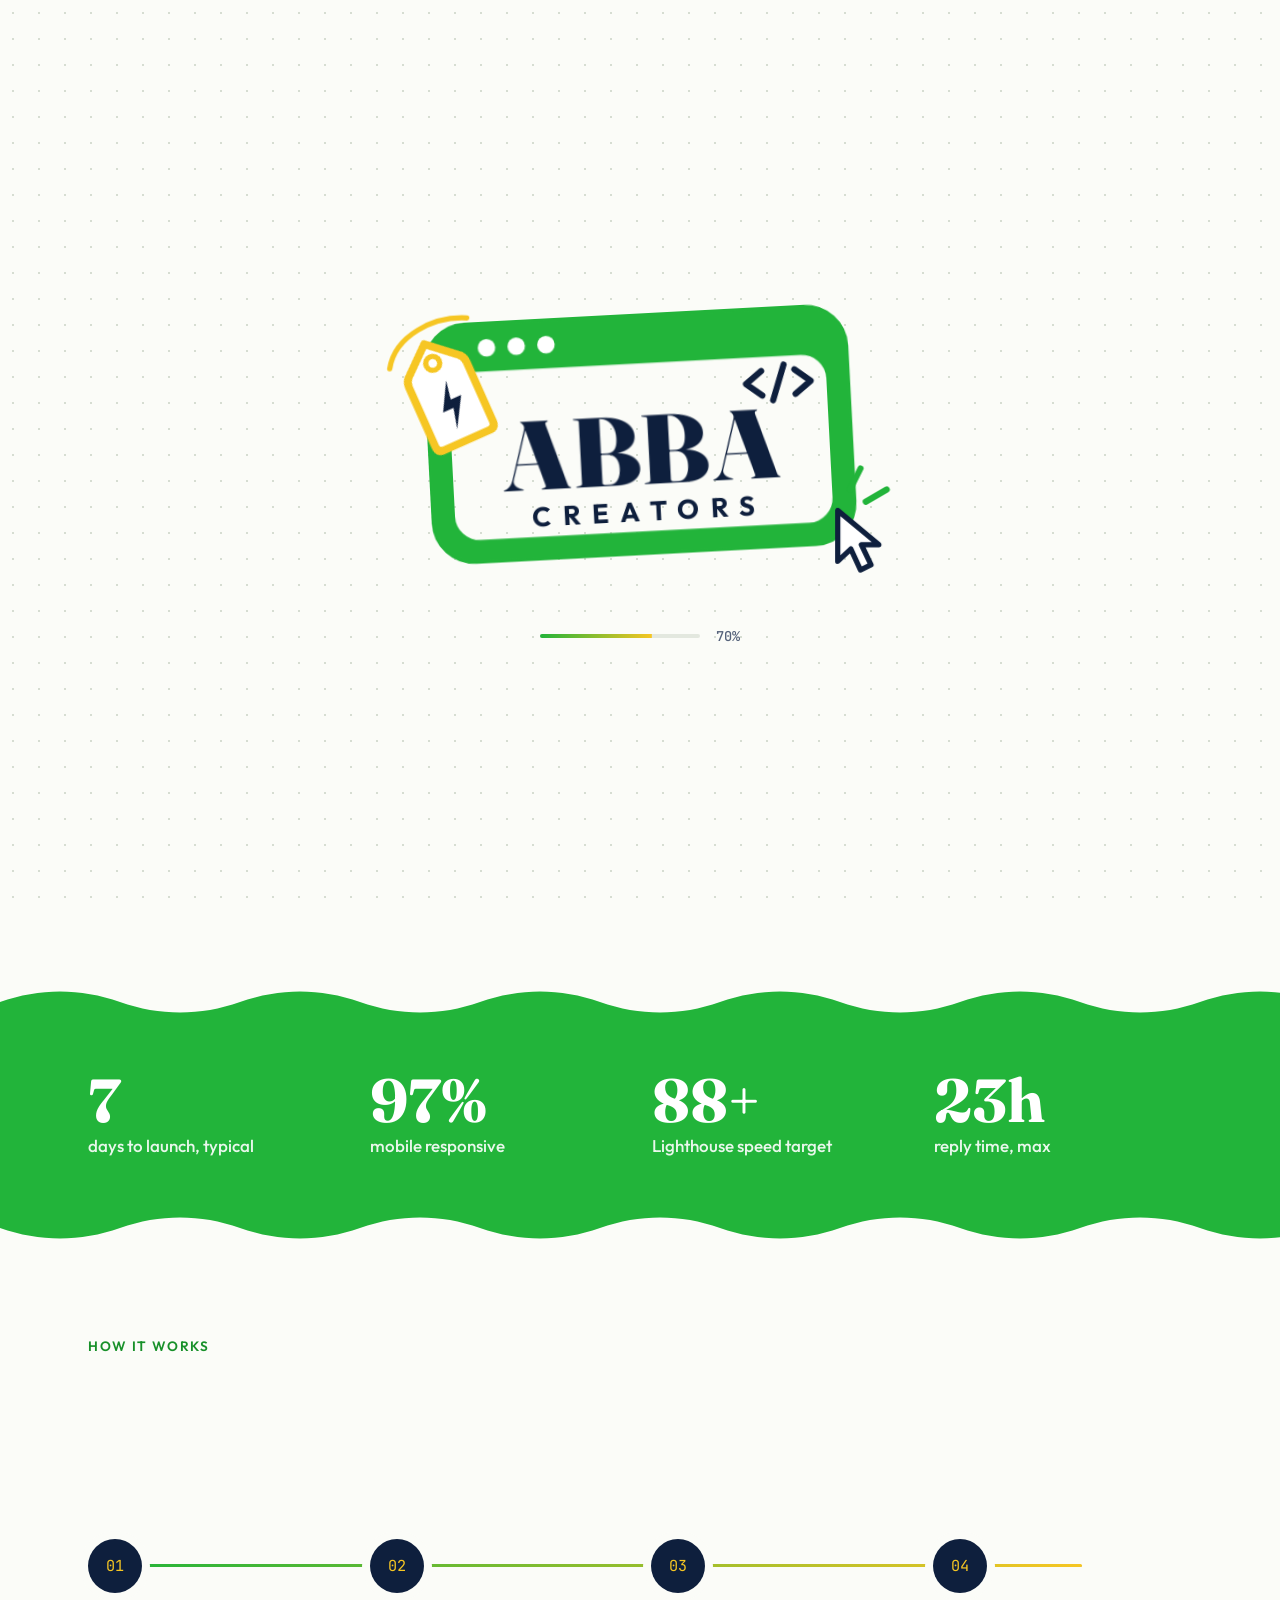
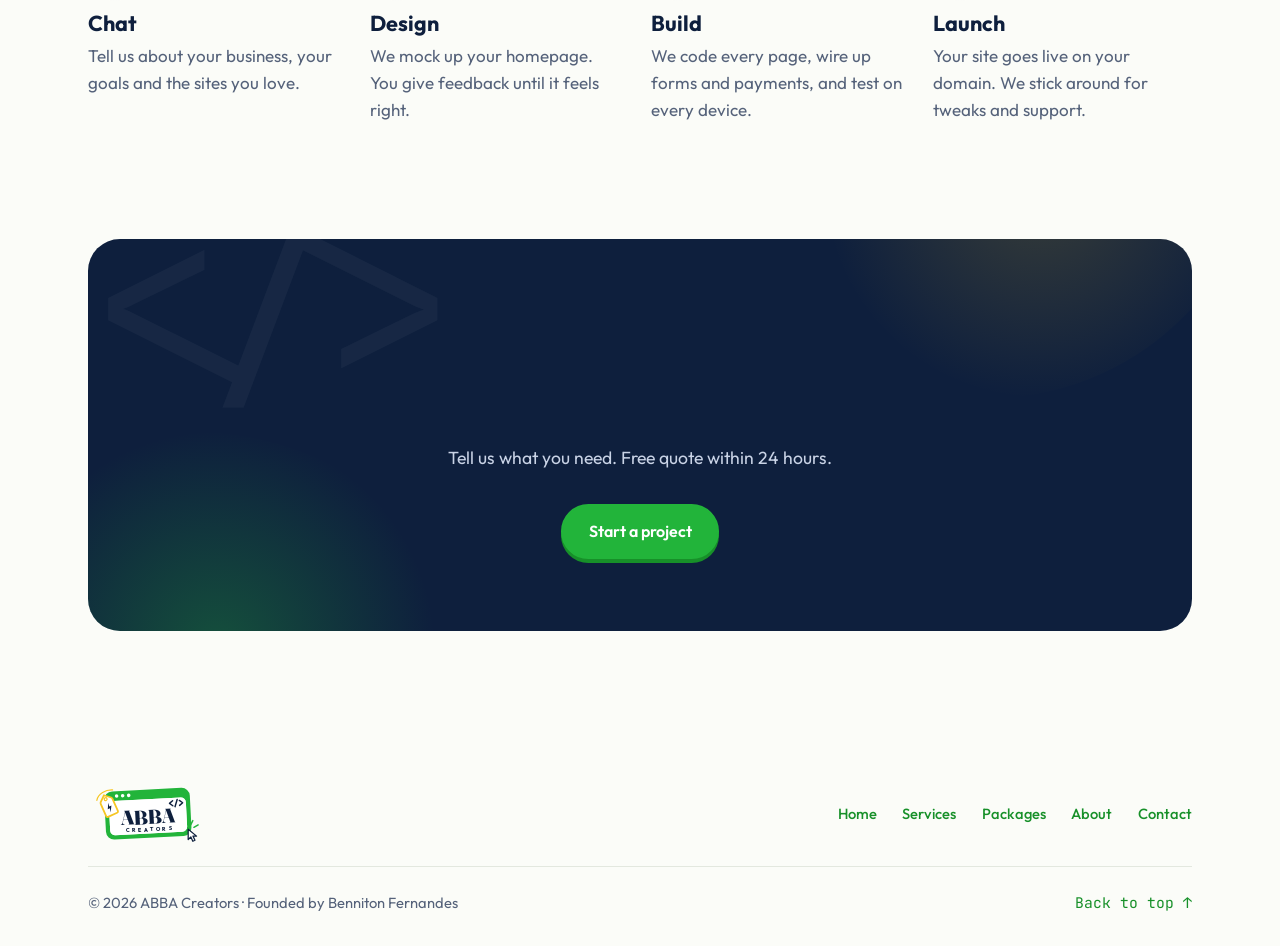
==== commit 90e3d478: "Replace nav/footer logo with inline animated SVG The nav showed the small round logo image next to t" ====
--- a/about.html
+++ b/about.html
@@ -9,18 +9,34 @@
 <link rel="preconnect" href="https://fonts.googleapis.com">
 <link rel="preconnect" href="https://fonts.gstatic.com" crossorigin>
 <link href="https://fonts.googleapis.com/css2?family=Fraunces:opsz,wght@9..144,700;9..144,900&family=Outfit:wght@400;500;600;700&family=JetBrains+Mono:wght@500&display=swap" rel="stylesheet">
-<link rel="stylesheet" href="styles.css">
-<link rel="stylesheet" href="fx.css">
-<link rel="stylesheet" href="preloader.css">
+<link rel="stylesheet" href="styles.css?v=4">
+<link rel="stylesheet" href="fx.css?v=4">
+<link rel="stylesheet" href="preloader.css?v=4">
 <script>try{if(!sessionStorage.getItem("abba-loaded")&&!matchMedia("(prefers-reduced-motion: reduce)").matches){var h=document.documentElement;h.classList.add("preload");setTimeout(function(){h.classList.remove("preload");var l=document.querySelector(".loader");if(l)l.remove()},8000)}}catch(e){}</script>
 </head>
 <body>
-<script src="preloader.js"></script>
+<script src="preloader.js?v=4"></script>
 
 <header class="nav" id="top">
   <a href="index.html" class="brand" aria-label="ABBA Creators home">
-    <img src="assets/logo.webp" alt="" width="44" height="44">
-    <span><b>ABBA</b> Creators</span>
+    <svg class="brand-logo" width="110" height="54" viewBox="-12 50 632 314" role="img" aria-label="ABBA Creators">
+      <g transform="rotate(-3 320 205)">
+        <path class="bl-frame" fill-rule="evenodd" d="M126 70h388a46 46 0 0 1 46 46v178a46 46 0 0 1-46 46H126a46 46 0 0 1-46-46V116a46 46 0 0 1 46-46zM132 124a28 28 0 0 0-28 28v136a28 28 0 0 0 28 28h376a28 28 0 0 0 28-28V152a28 28 0 0 0-28-28z"/>
+        <path class="bl-panel" d="M132 124h376a28 28 0 0 1 28 28v136a28 28 0 0 1-28 28H132a28 28 0 0 1-28-28V152a28 28 0 0 1 28-28z"/>
+        <circle class="bl-dot" cx="150" cy="97" r="10"/><circle class="bl-dot" cx="184" cy="97" r="10"/><circle class="bl-dot" cx="218" cy="97" r="10"/>
+        <path class="bl-code" d="M462 140 L444 154 L462 168 M488 134 L474 174 M500 140 L518 154 L500 168"/>
+        <text class="bl-abba" x="320" y="262" text-anchor="middle">ABBA</text>
+        <text class="bl-creators" x="326" y="304" text-anchor="middle">CREATORS</text>
+      </g>
+      <path class="bl-string" d="M34 130 C 40 92, 84 70, 122 72"/>
+      <g class="bl-tag" transform="translate(4 112)">
+        <path class="bl-tag-body" d="M30 0 L62 28 Q66 32 66 38 V112 Q66 120 58 120 H2 Q-6 120 -6 112 V38 Q-6 32 -2 28 Z"/>
+        <circle class="bl-tag-hole" cx="30" cy="24" r="8"/>
+        <path class="bl-bolt" d="M36 48 L18 80 H31 L25 104 L45 70 H32 Z"/>
+      </g>
+      <g transform="translate(546 292)"><path class="bl-cursor" d="M0 0 L0 58 L15 44 L26 68 L38 62 L27 39 L47 39 Z"/></g>
+      <path class="bl-ticks" d="M560 268 L572 244 M578 282 L602 268"/>
+    </svg>
   </a>
   <nav class="nav-links" id="nav-links" aria-label="Main">
     <a href="index.html">Home</a>
@@ -87,7 +103,24 @@
 
 <footer class="footer">
   <div class="footer-top">
-    <div class="brand"><img src="assets/logo.webp" alt="" width="36" height="36"><span><b>ABBA</b> Creators</span></div>
+    <a href="index.html" class="brand brand-foot" aria-label="ABBA Creators home"><svg class="brand-logo" width="110" height="54" viewBox="-12 50 632 314" aria-hidden="true">
+      <g transform="rotate(-3 320 205)">
+        <path class="bl-frame" fill-rule="evenodd" d="M126 70h388a46 46 0 0 1 46 46v178a46 46 0 0 1-46 46H126a46 46 0 0 1-46-46V116a46 46 0 0 1 46-46zM132 124a28 28 0 0 0-28 28v136a28 28 0 0 0 28 28h376a28 28 0 0 0 28-28V152a28 28 0 0 0-28-28z"/>
+        <path class="bl-panel" d="M132 124h376a28 28 0 0 1 28 28v136a28 28 0 0 1-28 28H132a28 28 0 0 1-28-28V152a28 28 0 0 1 28-28z"/>
+        <circle class="bl-dot" cx="150" cy="97" r="10"/><circle class="bl-dot" cx="184" cy="97" r="10"/><circle class="bl-dot" cx="218" cy="97" r="10"/>
+        <path class="bl-code" d="M462 140 L444 154 L462 168 M488 134 L474 174 M500 140 L518 154 L500 168"/>
+        <text class="bl-abba" x="320" y="262" text-anchor="middle">ABBA</text>
+        <text class="bl-creators" x="326" y="304" text-anchor="middle">CREATORS</text>
+      </g>
+      <path class="bl-string" d="M34 130 C 40 92, 84 70, 122 72"/>
+      <g class="bl-tag" transform="translate(4 112)">
+        <path class="bl-tag-body" d="M30 0 L62 28 Q66 32 66 38 V112 Q66 120 58 120 H2 Q-6 120 -6 112 V38 Q-6 32 -2 28 Z"/>
+        <circle class="bl-tag-hole" cx="30" cy="24" r="8"/>
+        <path class="bl-bolt" d="M36 48 L18 80 H31 L25 104 L45 70 H32 Z"/>
+      </g>
+      <g transform="translate(546 292)"><path class="bl-cursor" d="M0 0 L0 58 L15 44 L26 68 L38 62 L27 39 L47 39 Z"/></g>
+      <path class="bl-ticks" d="M560 268 L572 244 M578 282 L602 268"/>
+    </svg></a>
     <nav class="footer-links" aria-label="Footer">
       <a href="index.html">Home</a><a href="services.html">Services</a><a href="packages.html">Packages</a><a href="about.html">About</a><a href="contact.html">Contact</a>
     </nav>
@@ -98,7 +131,7 @@
   </div>
 </footer>
 
-<script src="script.js"></script>
-<script src="fx.js"></script>
+<script src="script.js?v=4"></script>
+<script src="fx.js?v=4"></script>
 </body>
 </html>
--- a/styles.css
+++ b/styles.css
@@ -66,8 +66,6 @@
 }
 .nav.scrolled { border-bottom-color: var(--line); }
 .brand { display: flex; align-items: center; gap: .6rem; text-decoration: none; font-size: 1.1rem; }
-.brand img { border-radius: 50%; }
-.brand b { font-family: var(--display); font-weight: 900; }
 .nav-links { display: flex; gap: 2rem; }
 .nav-links a { text-decoration: none; font-weight: 500; color: var(--muted); position: relative; }
 .nav-links a::after {
@@ -486,3 +484,31 @@
 .contact-inner { padding-top: clamp(3.5rem, 8vw, 6rem); }
 .contact-title { font-size: clamp(2.3rem, 5vw, 3.6rem); }
 @media (max-width: 960px) { .nav-toggle { display: grid; } }
+
+/* ---------- inline logo (nav + footer) ---------- */
+.brand-logo { display: block; height: 64px; width: auto; overflow: visible; }
+.brand-foot .brand-logo { height: 56px; }
+.bl-frame { fill: var(--green); }
+.bl-panel { fill: #fff; }
+.bl-dot { fill: #fff; }
+.bl-code, .bl-ticks { fill: none; stroke-width: 8; stroke-linecap: round; stroke-linejoin: round; }
+.bl-code { stroke: var(--navy); }
+.bl-ticks { stroke: var(--green); }
+.bl-abba { font: 900 112px var(--display); fill: var(--navy); }
+.bl-creators { font: 700 31px var(--body); fill: var(--navy); letter-spacing: 13px; }
+.bl-string { fill: none; stroke: var(--yellow); stroke-width: 7; stroke-linecap: round; }
+.bl-tag-body { fill: #fff; stroke: var(--yellow); stroke-width: 10; stroke-linejoin: round; }
+.bl-tag-hole { fill: none; stroke: var(--yellow); stroke-width: 7; }
+.bl-bolt { fill: var(--navy); }
+.bl-cursor { fill: #fff; stroke: var(--navy); stroke-width: 7; stroke-linejoin: round; }
+/* idle life: tag swings, cursor clicks now and then */
+.bl-tag { transform-box: fill-box; transform-origin: 50% 12%; rotate: -24deg; animation: bl-swing 3s ease-in-out infinite; }
+@keyframes bl-swing { 0%, 100% { rotate: -26deg; } 50% { rotate: -12deg; } }
+.bl-cursor { transform-box: fill-box; transform-origin: 0 0; animation: bl-click 4s ease-in-out infinite; }
+@keyframes bl-click { 0%, 80%, 100% { transform: none; } 85% { transform: scale(.8); } }
+.bl-ticks { animation: bl-ticks 4s ease-in-out infinite; }
+@keyframes bl-ticks { 0%, 82% { opacity: 0; } 86%, 96% { opacity: 1; } 100% { opacity: 0; } }
+.brand-logo { transition: transform .4s cubic-bezier(.3,1.6,.5,1); }
+.brand:hover .brand-logo { transform: rotate(-3deg) scale(1.06); }
+.brand:hover .bl-tag { animation-duration: .8s; }
+@media (max-width: 640px) { .brand-logo { height: 52px; } }
--- a/fx.css
+++ b/fx.css
@@ -146,8 +146,6 @@
 @keyframes shine { 0%, 70% { left: -60%; } 100% { left: 130%; } }
 
 /* ---------- logo wiggle ---------- */
-.brand img { transition: transform .5s cubic-bezier(.3,1.6,.5,1); }
-.brand:hover img { transform: rotate(-14deg) scale(1.1); }
 
 /* ---------- marquee: second row going the other way ---------- */
 .marquee-track.rev { animation-direction: reverse; animation-duration: 38s; margin-top: .4rem; opacity: .45; font-size: 1.1rem; }
--- a/preloader.css
+++ b/preloader.css
@@ -76,13 +76,10 @@
 @keyframes lp-fly   { to { transform: translate(0, 0) rotate(0); opacity: 1; } }
 @keyframes lp-click { 50% { transform: scale(.82); } }
 
-/* nav logo: little pop when the loader hands over, then an idle wiggle */
-.brand img.landed { animation: logo-land .6s cubic-bezier(.3,1.8,.5,1); }
+/* nav logo: little pop when the loader hands over, logo idles via styles.css */
+.brand-logo.landed { animation: logo-land .6s cubic-bezier(.3,1.8,.5,1); }
 @keyframes logo-land { from { transform: scale(.4) rotate(-30deg); } }
-.brand img { animation: logo-idle 7s ease-in-out 4s infinite; }
-@keyframes logo-idle { 0%, 88%, 100% { rotate: 0deg; } 91% { rotate: -12deg; } 94% { rotate: 9deg; } 97% { rotate: -4deg; } }
 
 @media (prefers-reduced-motion: reduce) {
   .loader { display: none; }
-  .brand img { animation: none; }
 }
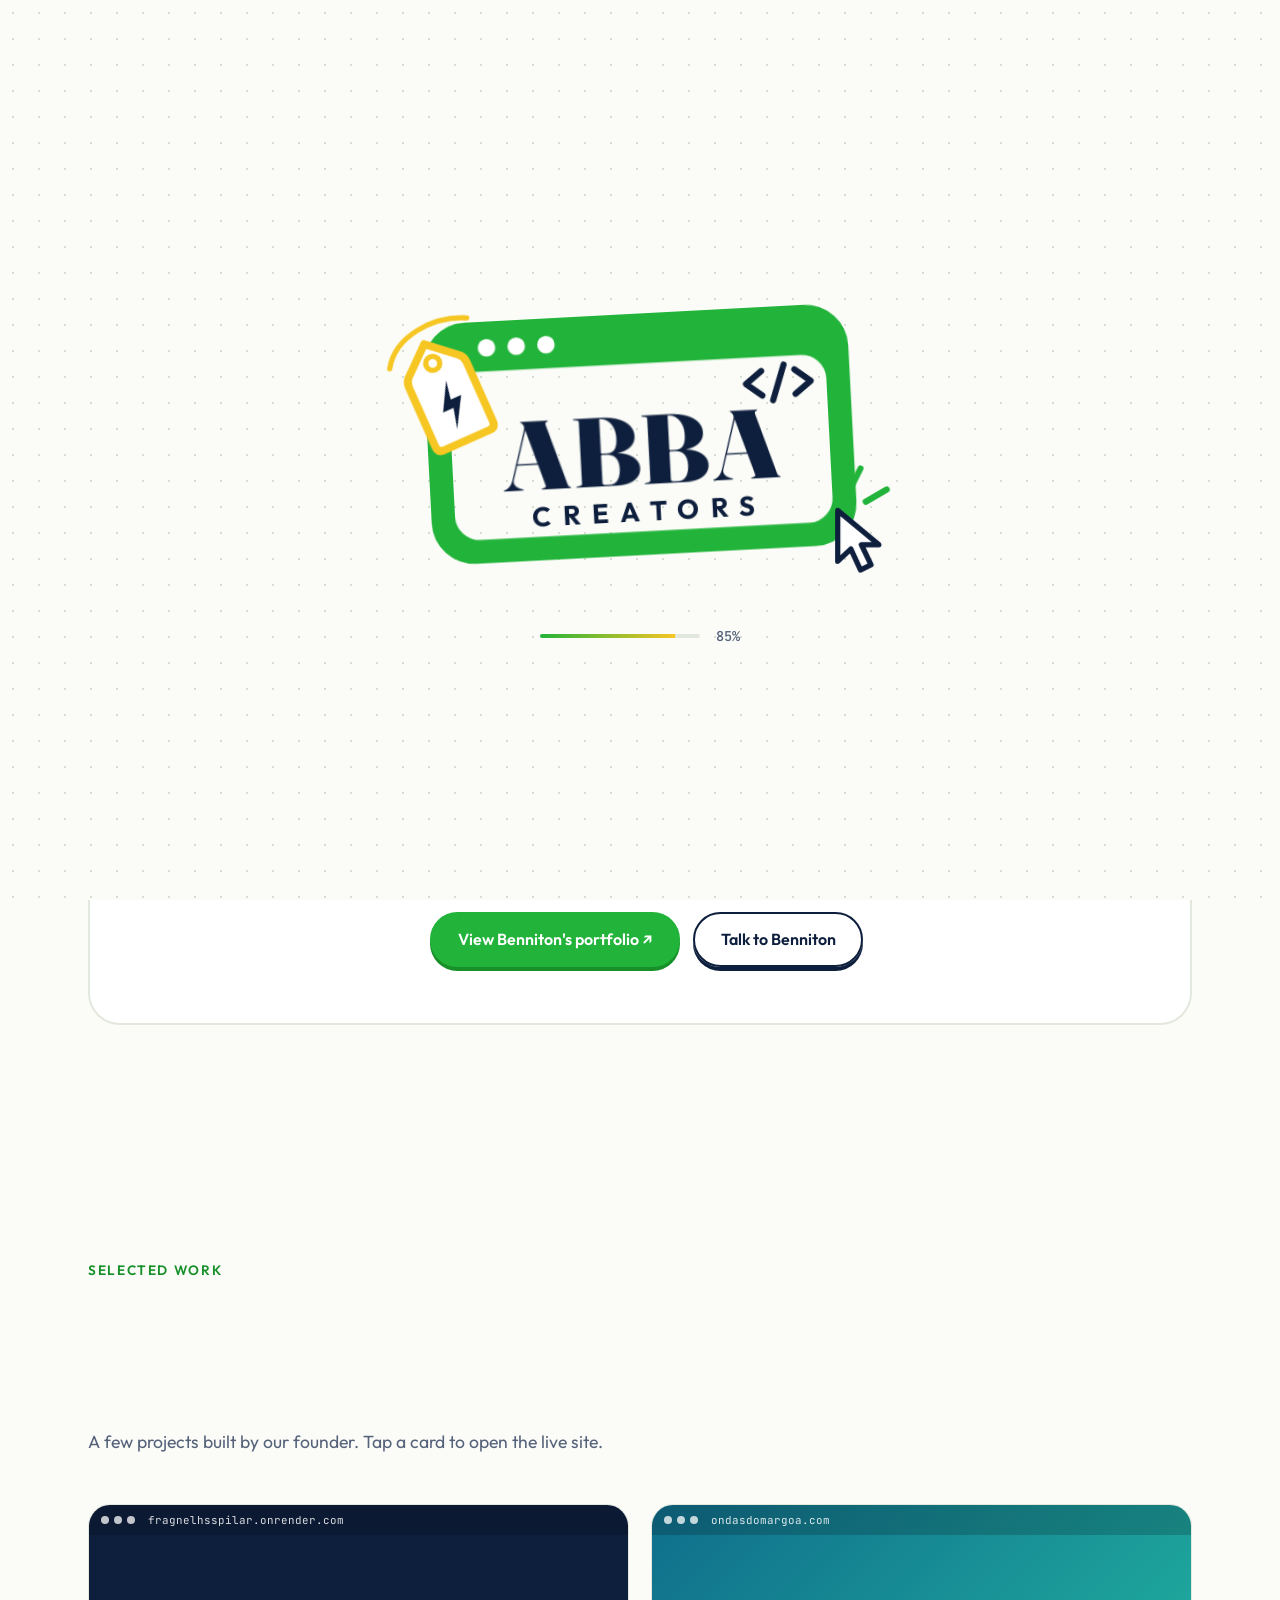
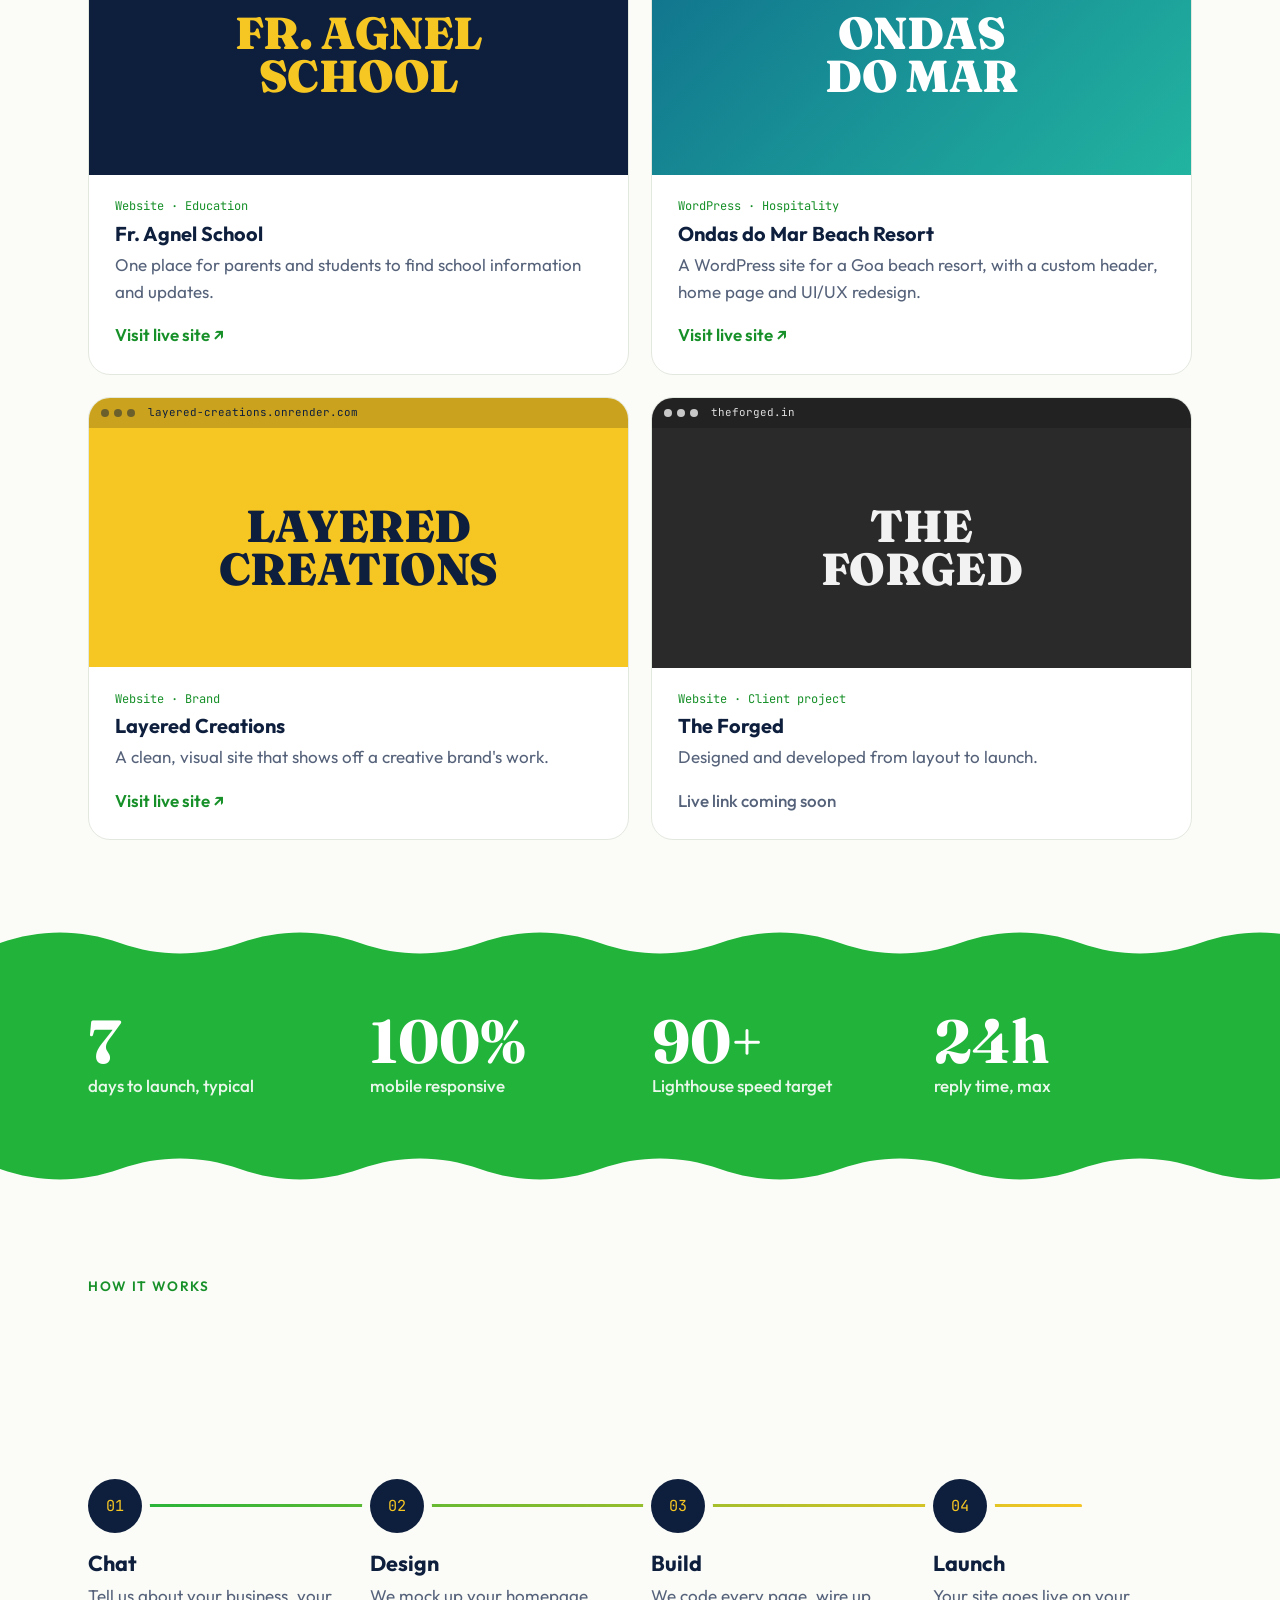
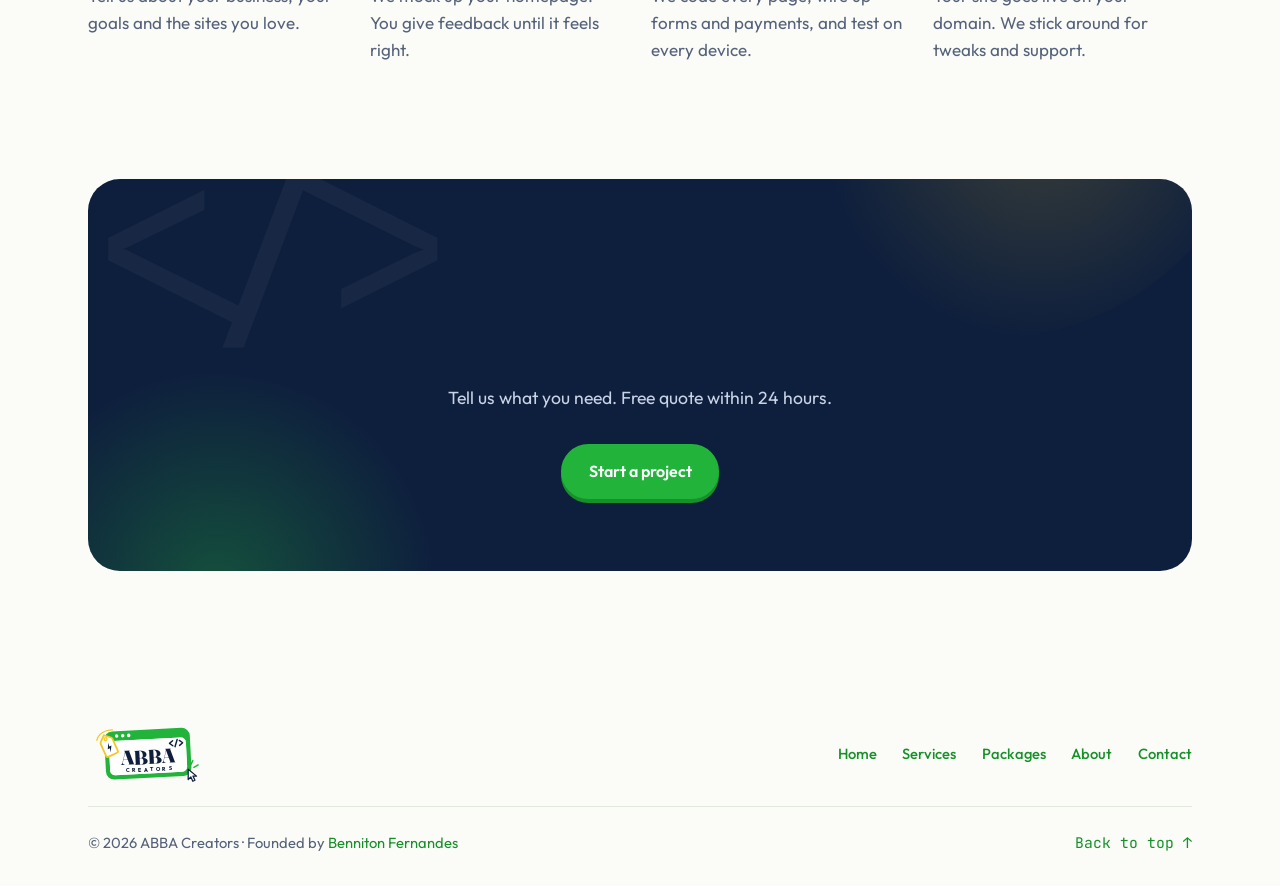
==== commit 98091381: "Link founder portfolio and add selected work - About: founder bio and skills taken from Benniton's p" ====
--- a/about.html
+++ b/about.html
@@ -9,13 +9,13 @@
 <link rel="preconnect" href="https://fonts.googleapis.com">
 <link rel="preconnect" href="https://fonts.gstatic.com" crossorigin>
 <link href="https://fonts.googleapis.com/css2?family=Fraunces:opsz,wght@9..144,700;9..144,900&family=Outfit:wght@400;500;600;700&family=JetBrains+Mono:wght@500&display=swap" rel="stylesheet">
-<link rel="stylesheet" href="styles.css?v=4">
-<link rel="stylesheet" href="fx.css?v=4">
-<link rel="stylesheet" href="preloader.css?v=4">
+<link rel="stylesheet" href="styles.css?v=5">
+<link rel="stylesheet" href="fx.css?v=5">
+<link rel="stylesheet" href="preloader.css?v=5">
 <script>try{if(!sessionStorage.getItem("abba-loaded")&&!matchMedia("(prefers-reduced-motion: reduce)").matches){var h=document.documentElement;h.classList.add("preload");setTimeout(function(){h.classList.remove("preload");var l=document.querySelector(".loader");if(l)l.remove()},8000)}}catch(e){}</script>
 </head>
 <body>
-<script src="preloader.js?v=4"></script>
+<script src="preloader.js?v=5"></script>
 
 <header class="nav" id="top">
   <a href="index.html" class="brand" aria-label="ABBA Creators home">
@@ -65,9 +65,44 @@
       <div class="founder-copy">
         <p class="eyebrow">Meet the founder</p>
         <h2>Benniton Fernandes</h2>
-        <p class="role mono">Founder, ABBA Creators</p>
-        <p>ABBA Creators was started by Benniton Fernandes to give small businesses and creators websites that look great, load fast and actually bring in customers — without the agency price tag or the tech headaches. When you work with us, you work directly with the founder.</p>
-        <a href="contact.html" class="btn">Talk to Benniton</a>
+        <p class="role mono">Founder · Web developer &amp; designer · Calangute, Goa</p>
+        <p>ABBA Creators was started by Benniton Fernandes to give schools, resorts, brands and small businesses websites that look great and actually bring in customers. Benniton plans every layout in Figma, builds it in HTML, CSS, PHP or WordPress, and puts it live on your own domain — so you work directly with the person building your site.</p>
+        <ul class="founder-facts">
+          <li><b>Design</b>Figma, UI/UX</li>
+          <li><b>Build</b>HTML, CSS, PHP, WordPress</li>
+          <li><b>Launch</b>GoDaddy, cPanel</li>
+          <li><b>Also</b>Video &amp; photo shoots</li>
+        </ul>
+        <div class="founder-cta">
+          <a href="https://portfolio-x2n4.onrender.com/" class="btn" target="_blank" rel="noopener">View Benniton's portfolio ↗</a>
+          <a href="contact.html" class="btn btn-ghost">Talk to Benniton</a>
+        </div>
+      </div>
+    </div>
+  </section>
+  <!-- WORK -->
+  <section class="section" id="work">
+    <div class="section-head reveal">
+      <p class="eyebrow">Selected work</p>
+      <h2>Real sites for real clients.</h2>
+      <p class="sub">A few projects built by our founder. Tap a card to open the live site.</p>
+    </div>
+    <div class="grid work">
+      <a class="work-card reveal" href="https://fragnelhsspilar.onrender.com/" target="_blank" rel="noopener">
+        <div class="work-thumb t1"><div class="work-bar"><i></i><i></i><i></i><span class="mono">fragnelhsspilar.onrender.com</span></div><b>FR. AGNEL<br>SCHOOL</b></div>
+        <div class="work-meta"><span class="work-tags mono">Website · Education</span><h3>Fr. Agnel School</h3><p>One place for parents and students to find school information and updates.</p><span class="work-link">Visit live site ↗</span></div>
+      </a>
+      <a class="work-card reveal" href="https://ondasdomargoa.com/" target="_blank" rel="noopener">
+        <div class="work-thumb t2"><div class="work-bar"><i></i><i></i><i></i><span class="mono">ondasdomargoa.com</span></div><b>ONDAS<br>DO MAR</b></div>
+        <div class="work-meta"><span class="work-tags mono">WordPress · Hospitality</span><h3>Ondas do Mar Beach Resort</h3><p>A WordPress site for a Goa beach resort, with a custom header, home page and UI/UX redesign.</p><span class="work-link">Visit live site ↗</span></div>
+      </a>
+      <a class="work-card reveal" href="https://layered-creations.onrender.com/" target="_blank" rel="noopener">
+        <div class="work-thumb t3"><div class="work-bar"><i></i><i></i><i></i><span class="mono">layered-creations.onrender.com</span></div><b>LAYERED<br>CREATIONS</b></div>
+        <div class="work-meta"><span class="work-tags mono">Website · Brand</span><h3>Layered Creations</h3><p>A clean, visual site that shows off a creative brand's work.</p><span class="work-link">Visit live site ↗</span></div>
+      </a>
+      <div class="work-card soon reveal">
+        <div class="work-thumb t4"><div class="work-bar"><i></i><i></i><i></i><span class="mono">theforged.in</span></div><b>THE<br>FORGED</b></div>
+        <div class="work-meta"><span class="work-tags mono">Website · Client project</span><h3>The Forged</h3><p>Designed and developed from layout to launch.</p><span class="work-link">Live link coming soon</span></div>
       </div>
     </div>
   </section>
@@ -126,12 +161,12 @@
     </nav>
   </div>
   <div class="footer-bottom">
-    <p>© <span id="year"></span> ABBA Creators · Founded by Benniton Fernandes</p>
+    <p>© <span id="year"></span> ABBA Creators · Founded by <a href="https://portfolio-x2n4.onrender.com/" target="_blank" rel="noopener">Benniton Fernandes</a></p>
     <a href="#top" class="mono">Back to top ↑</a>
   </div>
 </footer>
 
-<script src="script.js?v=4"></script>
-<script src="fx.js?v=4"></script>
+<script src="script.js?v=5"></script>
+<script src="fx.js?v=5"></script>
 </body>
 </html>
--- a/styles.css
+++ b/styles.css
@@ -512,3 +512,51 @@
 .brand:hover .brand-logo { transform: rotate(-3deg) scale(1.06); }
 .brand:hover .bl-tag { animation-duration: .8s; }
 @media (max-width: 640px) { .brand-logo { height: 52px; } }
+
+/* ---------- founder details + selected work ---------- */
+.founder-facts { list-style: none; padding: 0; margin: 1.2rem 0 1.6rem; display: grid; grid-template-columns: repeat(2, minmax(0, 1fr)); gap: .6rem 1.4rem; max-width: 34em; }
+.founder-facts li { color: var(--muted); font-size: .95rem; }
+.founder-facts b { display: block; font-size: .75rem; letter-spacing: .12em; text-transform: uppercase; color: var(--green-dk); }
+.founder-cta { display: flex; flex-wrap: wrap; gap: .8rem; }
+
+.work { grid-template-columns: repeat(2, 1fr); }
+.work-card {
+  display: flex; flex-direction: column; text-decoration: none; color: inherit;
+  background: var(--card); border: 1px solid var(--line); border-radius: var(--radius); overflow: hidden;
+  transition: transform .3s, box-shadow .3s, border-color .3s;
+}
+a.work-card:hover { transform: translateY(-6px); box-shadow: var(--shadow); border-color: var(--green); }
+.work-thumb {
+  position: relative; aspect-ratio: 16 / 8; display: grid; place-items: center; padding-top: 30px;
+  overflow: hidden;
+}
+.work-thumb b {
+  font-family: var(--display); font-weight: 900; font-size: clamp(1.8rem, 3.6vw, 2.8rem);
+  line-height: .95; text-align: center; letter-spacing: -.01em;
+  transition: transform .5s cubic-bezier(.2,.8,.2,1);
+}
+a.work-card:hover .work-thumb b { transform: scale(1.06) rotate(-2deg); }
+.work-bar {
+  position: absolute; top: 0; left: 0; right: 0; height: 30px;
+  display: flex; align-items: center; gap: 5px; padding: 0 12px;
+  background: rgba(0,0,0,.18);
+}
+.work-bar i { width: 8px; height: 8px; border-radius: 50%; background: rgba(255,255,255,.75); }
+.work-bar span { margin-left: 8px; font-size: .68rem; color: rgba(255,255,255,.85); white-space: nowrap; overflow: hidden; text-overflow: ellipsis; }
+.t1 { background: var(--navy); color: #fff; }
+.t1 b { color: var(--yellow); }
+.t2 { background: linear-gradient(135deg, #0f6e8c, #22b4a0); color: #fff; }
+.t3 { background: var(--yellow); color: var(--navy); }
+.t3 .work-bar span { color: var(--navy); }
+.t3 .work-bar i { background: var(--navy); opacity: .5; }
+.t4 { background: #2a2a2a; color: #f2f2f2; }
+.work-meta { padding: 1.4rem 1.6rem 1.6rem; display: flex; flex-direction: column; gap: .4rem; flex: 1; }
+.work-tags { font-size: .75rem; color: var(--green-dk); }
+.work-meta h3 { font-size: 1.25rem; }
+.work-meta p { margin: 0; color: var(--muted); }
+.work-link { margin-top: auto; padding-top: .6rem; font-weight: 600; color: var(--green-dk); }
+.work-card.soon .work-link { color: var(--muted); font-weight: 500; }
+@media (max-width: 640px) {
+  .work { grid-template-columns: 1fr; }
+  .founder-facts { grid-template-columns: 1fr 1fr; }
+}
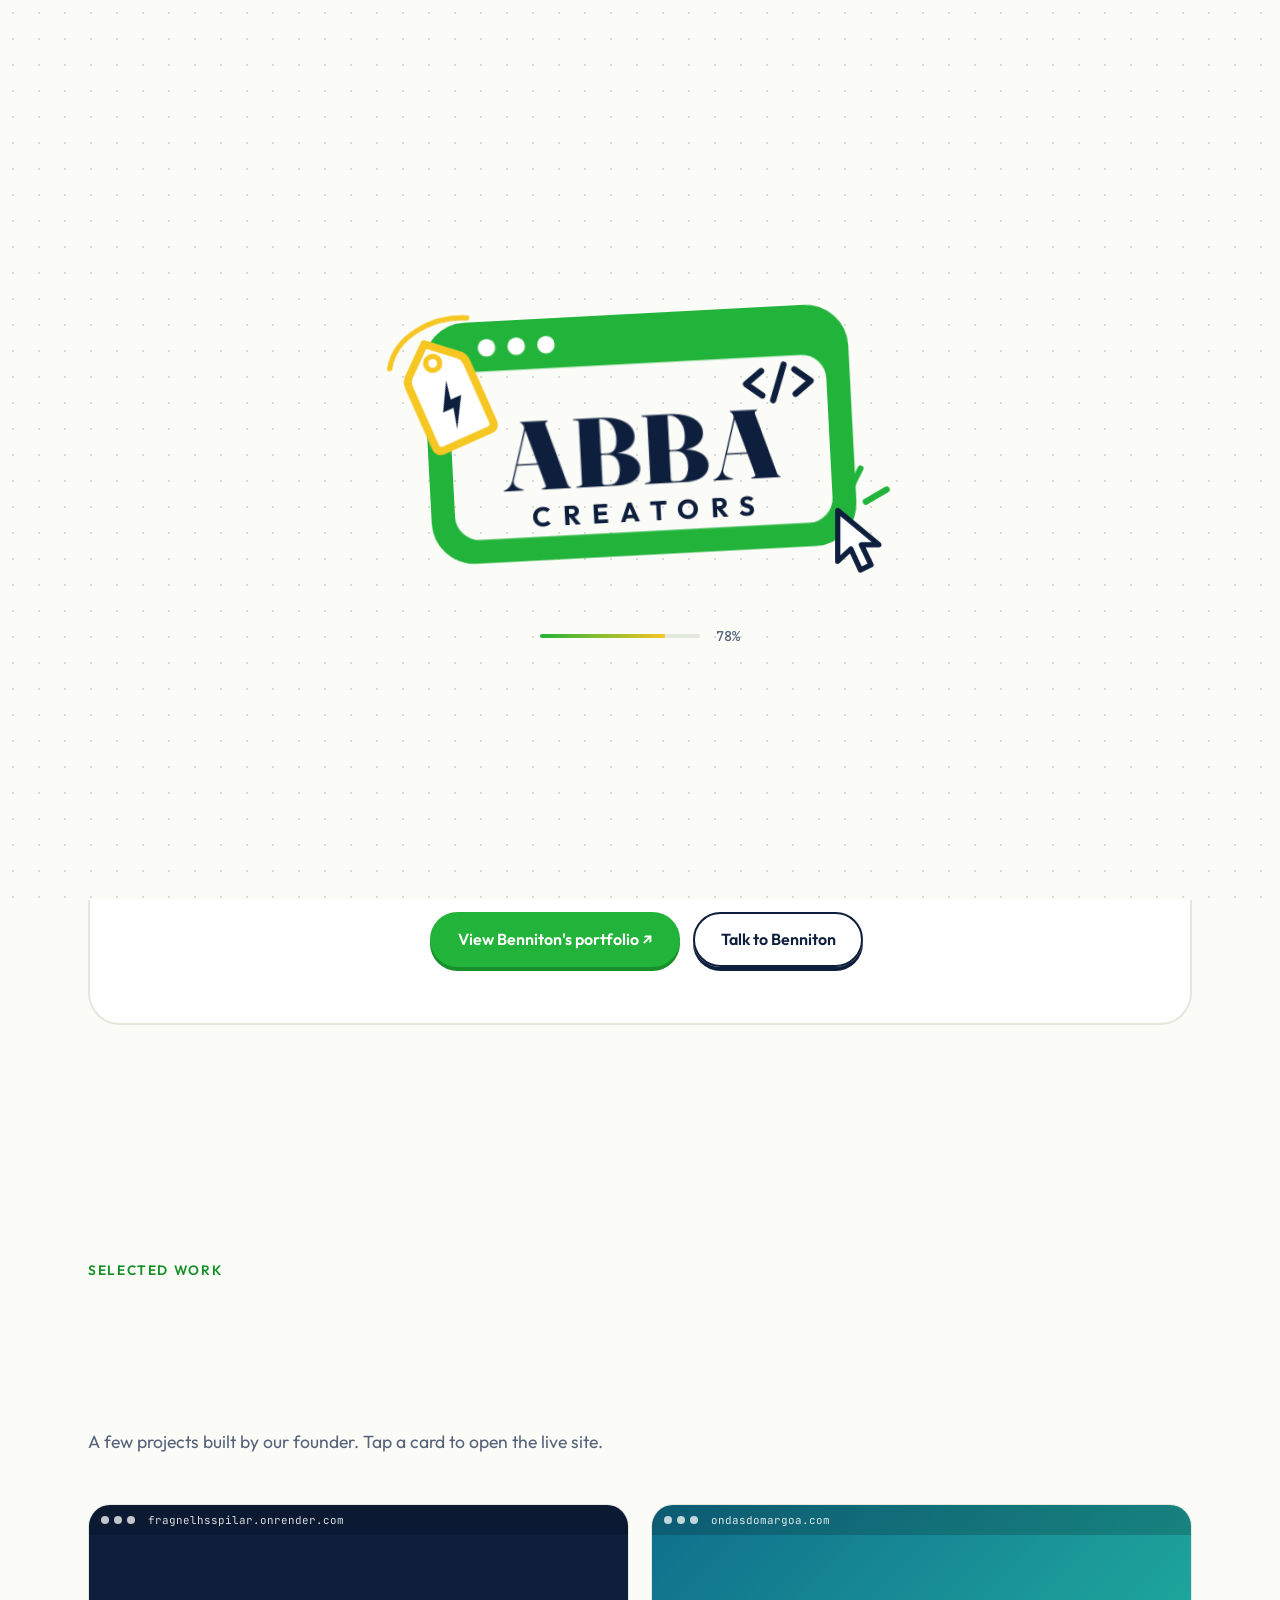
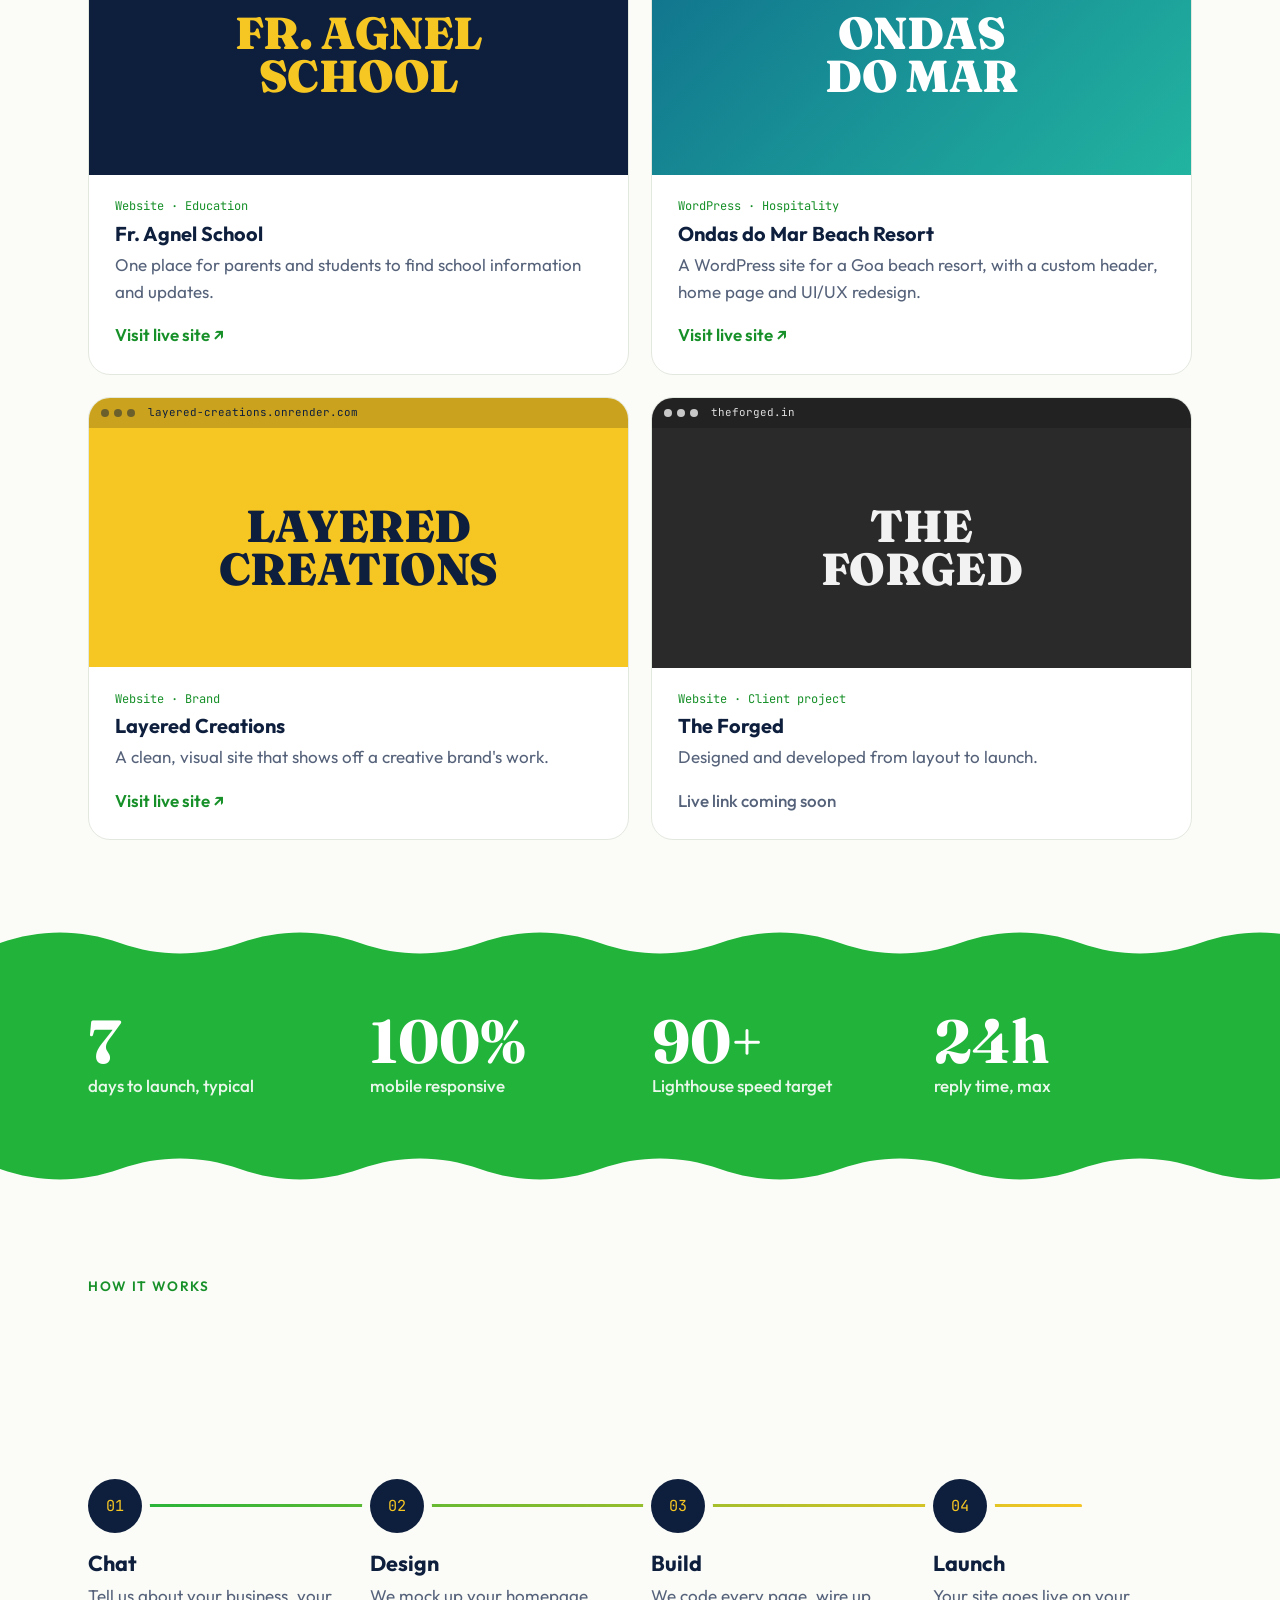
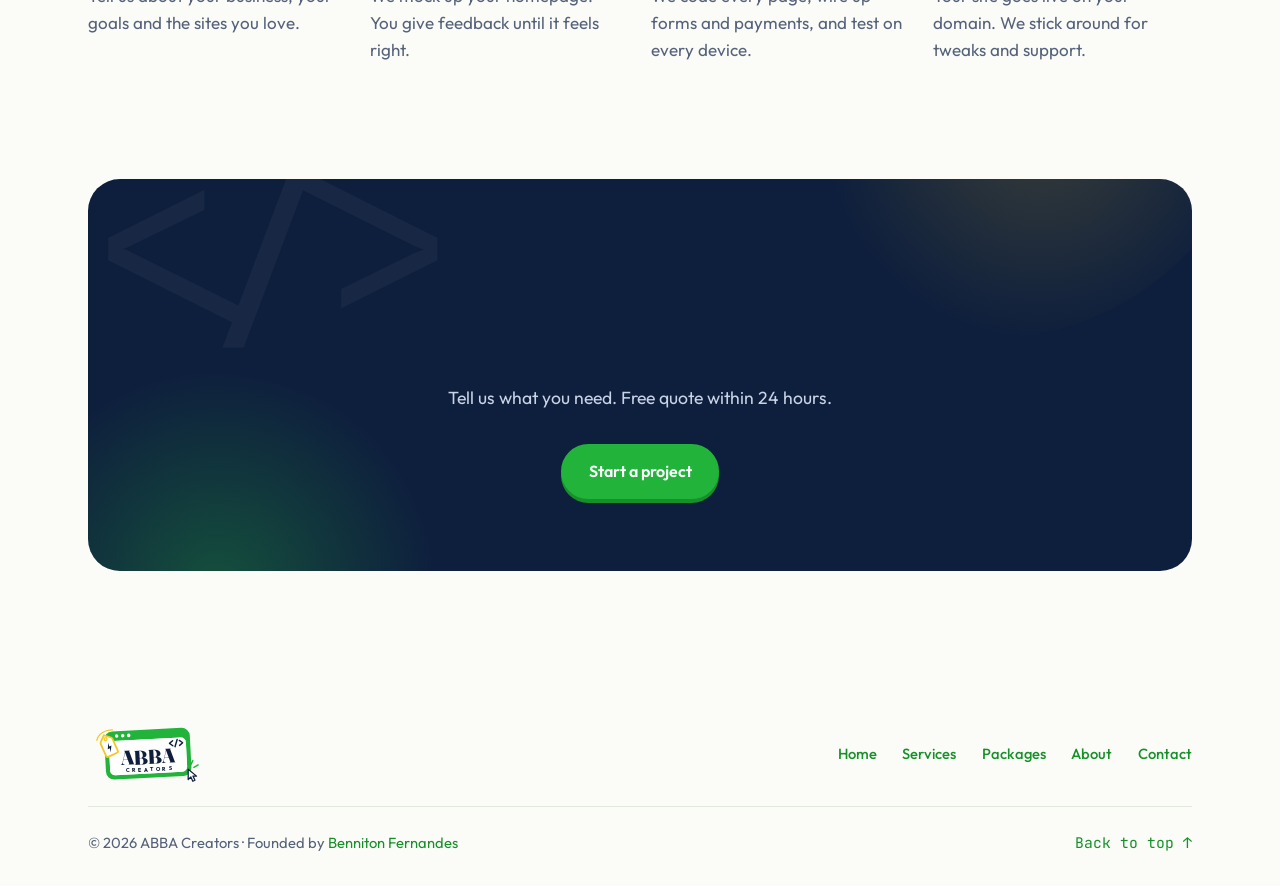
==== commit 6ea110e7: "Use real contact details: WhatsApp and email - Replace placeholder hello@abbacreators.com with benni" ====
--- a/about.html
+++ b/about.html
@@ -9,13 +9,13 @@
 <link rel="preconnect" href="https://fonts.googleapis.com">
 <link rel="preconnect" href="https://fonts.gstatic.com" crossorigin>
 <link href="https://fonts.googleapis.com/css2?family=Fraunces:opsz,wght@9..144,700;9..144,900&family=Outfit:wght@400;500;600;700&family=JetBrains+Mono:wght@500&display=swap" rel="stylesheet">
-<link rel="stylesheet" href="styles.css?v=5">
-<link rel="stylesheet" href="fx.css?v=5">
-<link rel="stylesheet" href="preloader.css?v=5">
+<link rel="stylesheet" href="styles.css?v=8">
+<link rel="stylesheet" href="fx.css?v=8">
+<link rel="stylesheet" href="preloader.css?v=8">
 <script>try{if(!sessionStorage.getItem("abba-loaded")&&!matchMedia("(prefers-reduced-motion: reduce)").matches){var h=document.documentElement;h.classList.add("preload");setTimeout(function(){h.classList.remove("preload");var l=document.querySelector(".loader");if(l)l.remove()},8000)}}catch(e){}</script>
 </head>
 <body>
-<script src="preloader.js?v=5"></script>
+<script src="preloader.js?v=8"></script>
 
 <header class="nav" id="top">
   <a href="index.html" class="brand" aria-label="ABBA Creators home">
@@ -166,7 +166,7 @@
   </div>
 </footer>
 
-<script src="script.js?v=5"></script>
-<script src="fx.js?v=5"></script>
+<script src="script.js?v=8"></script>
+<script src="fx.js?v=8"></script>
 </body>
 </html>
--- a/styles.css
+++ b/styles.css
@@ -560,3 +560,23 @@
   .work { grid-template-columns: 1fr; }
   .founder-facts { grid-template-columns: 1fr 1fr; }
 }
+
+/* ---------- contact methods ---------- */
+.contact-ways { display: grid; gap: .8rem; margin-top: 1.6rem; max-width: 26rem; }
+.contact-way {
+  display: flex; align-items: center; gap: .9rem; text-decoration: none; color: #fff;
+  padding: .85rem 1rem; border-radius: 16px;
+  background: rgba(255,255,255,.06); border: 1px solid rgba(255,255,255,.12);
+  transition: background .2s, border-color .2s, transform .2s;
+}
+.contact-way:hover { background: rgba(255,255,255,.1); border-color: var(--green); transform: translateX(4px); }
+.contact-way span { display: grid; font-weight: 600; font-size: 1.05rem; }
+.contact-way small { font-weight: 500; font-size: .78rem; color: #c9d3e6; letter-spacing: .04em; }
+.cw-icon { flex: none; width: 44px; height: 44px; border-radius: 12px; display: grid; place-items: center; background: var(--yellow); }
+.cw-icon svg { width: 22px; fill: none; stroke: var(--navy); stroke-width: 2; stroke-linecap: round; stroke-linejoin: round; }
+.cw-icon.wa { background: var(--green); }
+.cw-icon.wa svg { stroke: #fff; }
+.form .opt { font-weight: 400; color: var(--muted); }
+.form-actions { display: grid; grid-template-columns: 1fr; gap: .7rem; margin-top: .4rem; }
+.form-actions .btn { margin-top: 0; }
+@media (max-width: 640px) { .form-actions { grid-template-columns: 1fr; } }
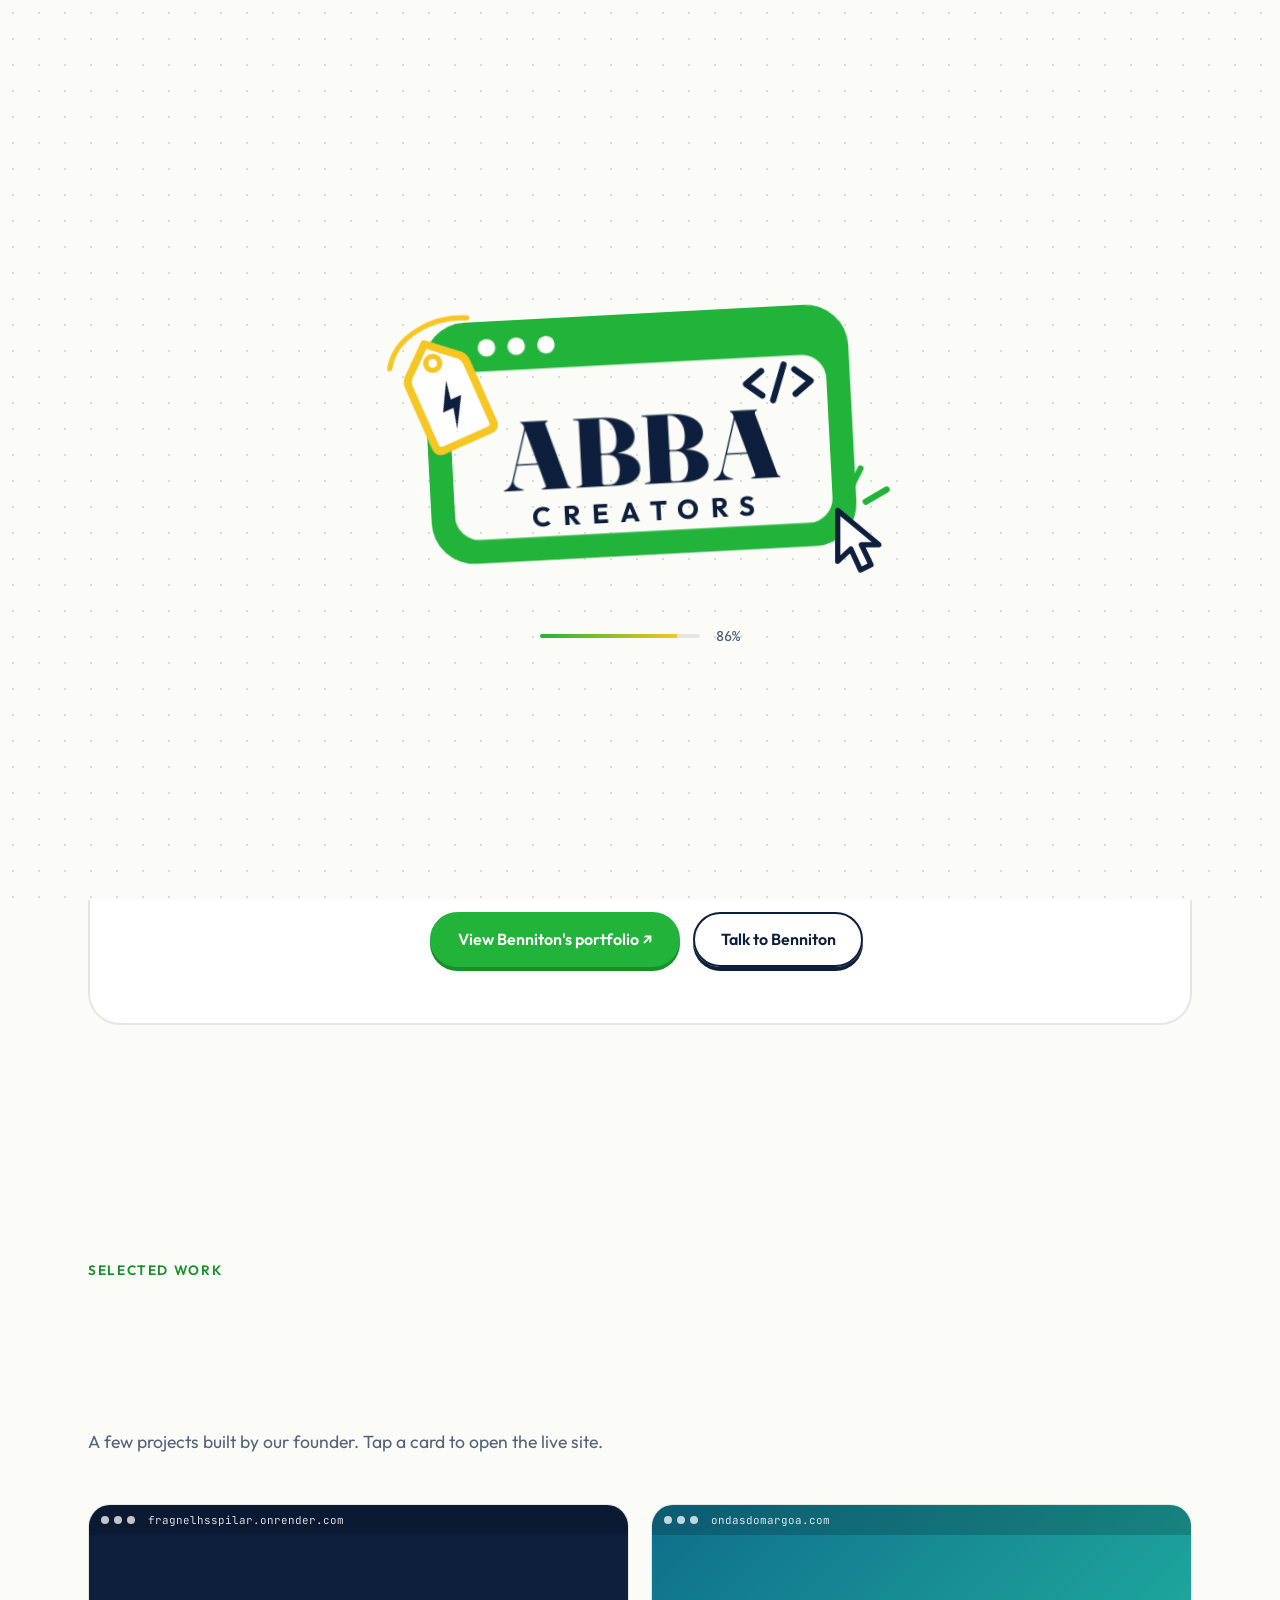
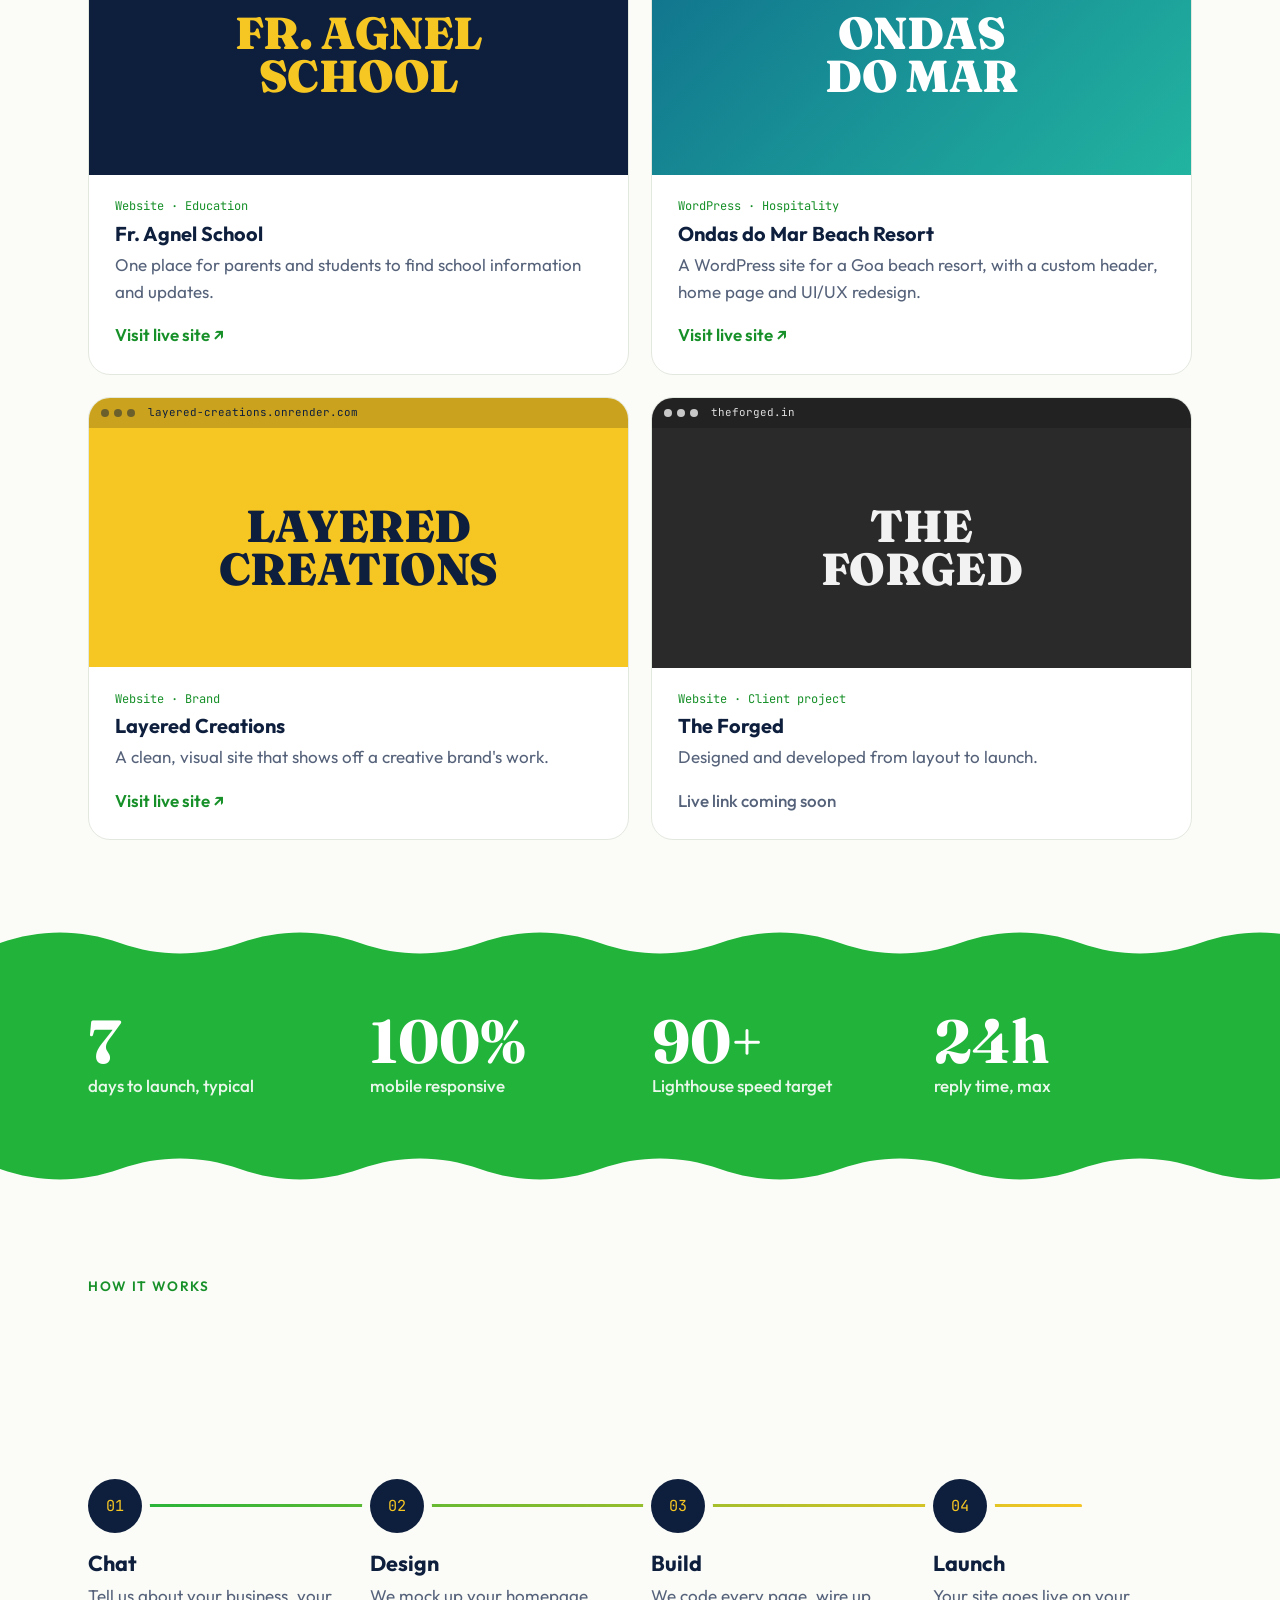
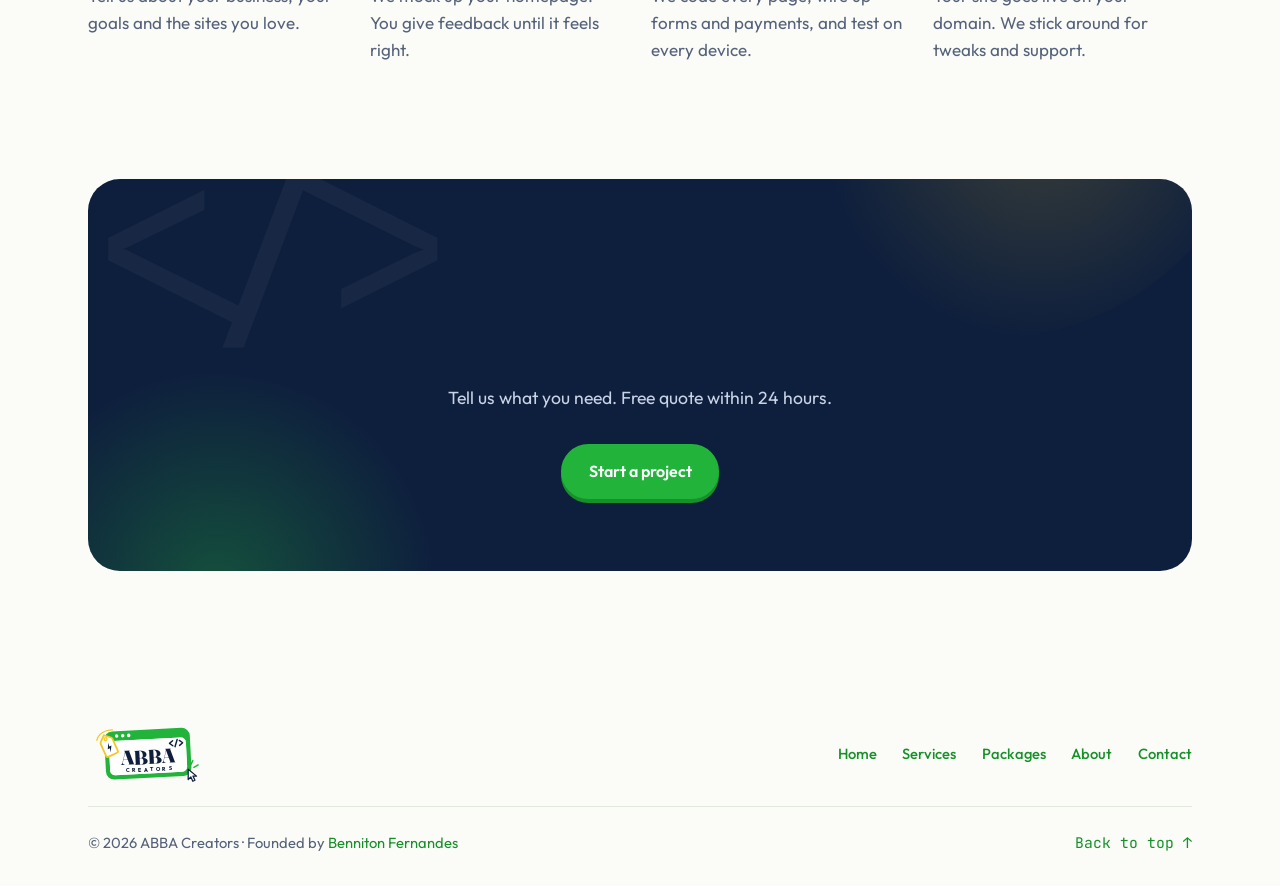
==== commit 61517f9f: "Save contact messages and Gmail emails to Google Sheets - google-apps-script/Code.gs: Apps Script fo" ====
--- a/about.html
+++ b/about.html
@@ -9,13 +9,13 @@
 <link rel="preconnect" href="https://fonts.googleapis.com">
 <link rel="preconnect" href="https://fonts.gstatic.com" crossorigin>
 <link href="https://fonts.googleapis.com/css2?family=Fraunces:opsz,wght@9..144,700;9..144,900&family=Outfit:wght@400;500;600;700&family=JetBrains+Mono:wght@500&display=swap" rel="stylesheet">
-<link rel="stylesheet" href="styles.css?v=8">
-<link rel="stylesheet" href="fx.css?v=8">
-<link rel="stylesheet" href="preloader.css?v=8">
+<link rel="stylesheet" href="styles.css?v=9">
+<link rel="stylesheet" href="fx.css?v=9">
+<link rel="stylesheet" href="preloader.css?v=9">
 <script>try{if(!sessionStorage.getItem("abba-loaded")&&!matchMedia("(prefers-reduced-motion: reduce)").matches){var h=document.documentElement;h.classList.add("preload");setTimeout(function(){h.classList.remove("preload");var l=document.querySelector(".loader");if(l)l.remove()},8000)}}catch(e){}</script>
 </head>
 <body>
-<script src="preloader.js?v=8"></script>
+<script src="preloader.js?v=9"></script>
 
 <header class="nav" id="top">
   <a href="index.html" class="brand" aria-label="ABBA Creators home">
@@ -166,7 +166,7 @@
   </div>
 </footer>
 
-<script src="script.js?v=8"></script>
-<script src="fx.js?v=8"></script>
+<script src="script.js?v=9"></script>
+<script src="fx.js?v=9"></script>
 </body>
 </html>
--- a/styles.css
+++ b/styles.css
@@ -580,3 +580,6 @@
 .form-actions { display: grid; grid-template-columns: 1fr; gap: .7rem; margin-top: .4rem; }
 .form-actions .btn { margin-top: 0; }
 @media (max-width: 640px) { .form-actions { grid-template-columns: 1fr; } }
+
+/* spam trap: hidden from people, bots fill it in */
+.form .hp { position: absolute; left: -9999px; width: 1px; height: 1px; overflow: hidden; }
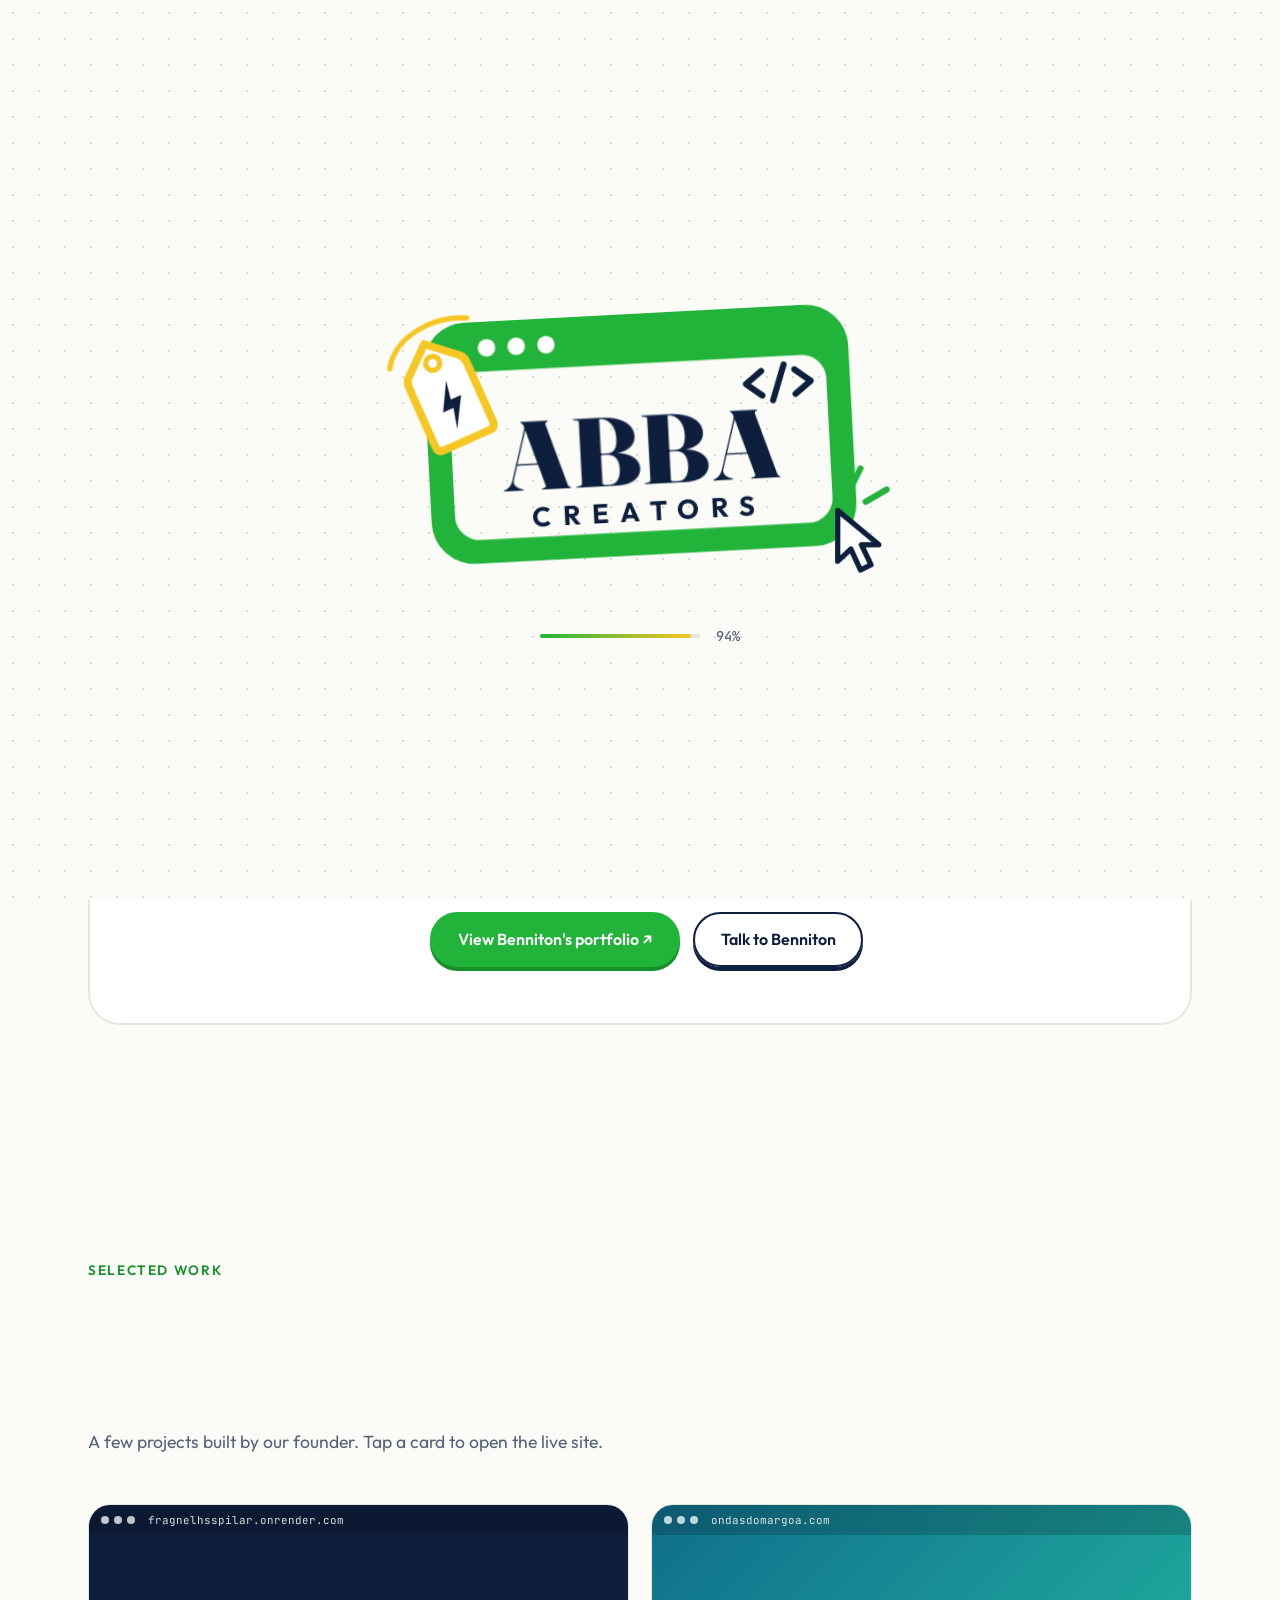
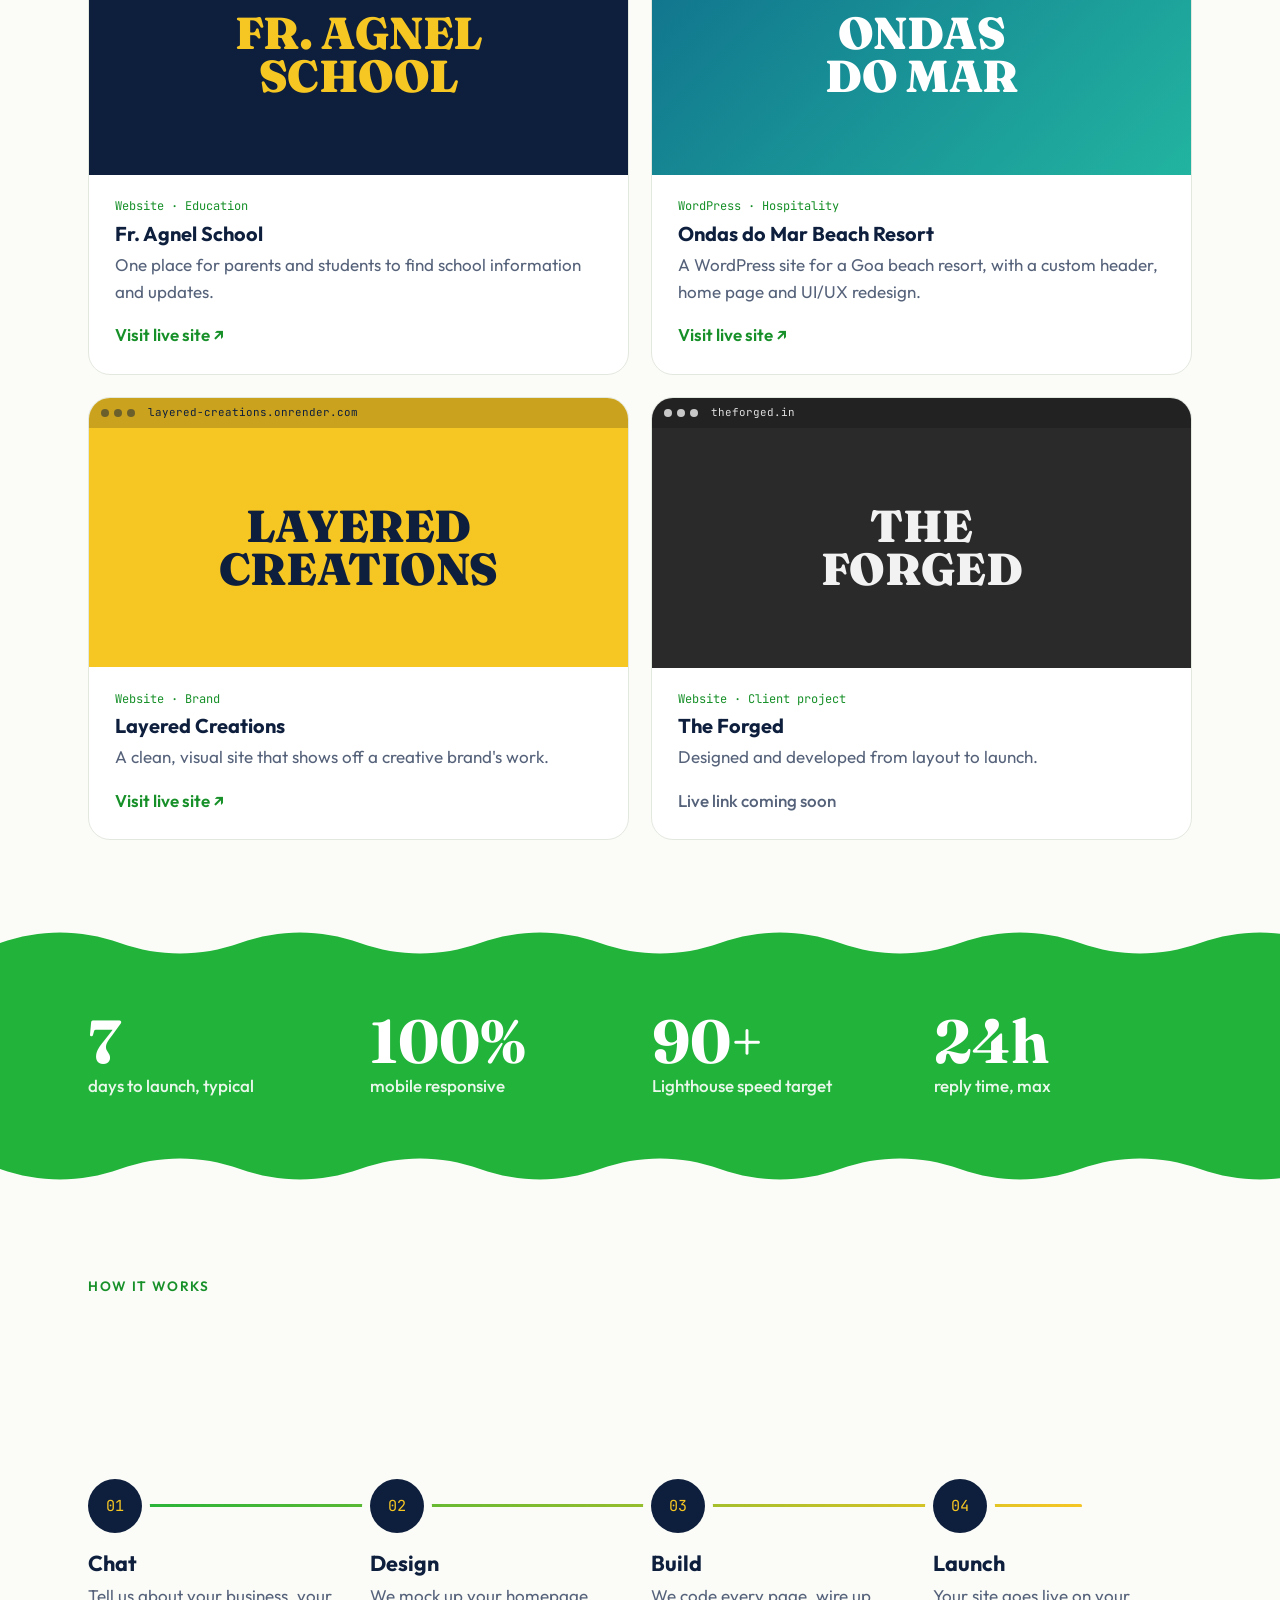
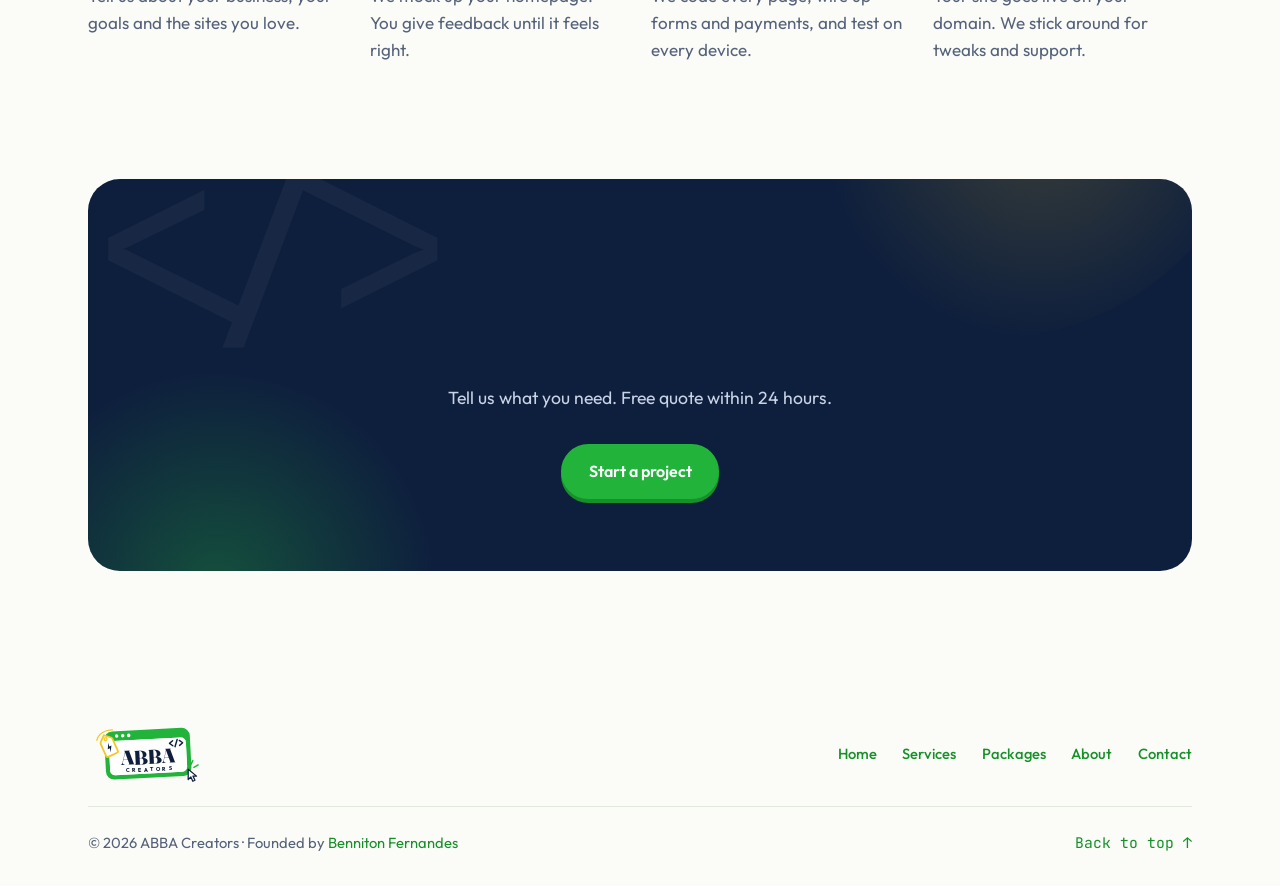
==== commit 97cf283c: "Connect contact form to Google Sheets web app Set SHEET_URL to the deployed Apps Script web app so e" ====
--- a/about.html
+++ b/about.html
@@ -9,13 +9,13 @@
 <link rel="preconnect" href="https://fonts.googleapis.com">
 <link rel="preconnect" href="https://fonts.gstatic.com" crossorigin>
 <link href="https://fonts.googleapis.com/css2?family=Fraunces:opsz,wght@9..144,700;9..144,900&family=Outfit:wght@400;500;600;700&family=JetBrains+Mono:wght@500&display=swap" rel="stylesheet">
-<link rel="stylesheet" href="styles.css?v=9">
-<link rel="stylesheet" href="fx.css?v=9">
-<link rel="stylesheet" href="preloader.css?v=9">
+<link rel="stylesheet" href="styles.css?v=10">
+<link rel="stylesheet" href="fx.css?v=10">
+<link rel="stylesheet" href="preloader.css?v=10">
 <script>try{if(!sessionStorage.getItem("abba-loaded")&&!matchMedia("(prefers-reduced-motion: reduce)").matches){var h=document.documentElement;h.classList.add("preload");setTimeout(function(){h.classList.remove("preload");var l=document.querySelector(".loader");if(l)l.remove()},8000)}}catch(e){}</script>
 </head>
 <body>
-<script src="preloader.js?v=9"></script>
+<script src="preloader.js?v=10"></script>
 
 <header class="nav" id="top">
   <a href="index.html" class="brand" aria-label="ABBA Creators home">
@@ -166,7 +166,7 @@
   </div>
 </footer>
 
-<script src="script.js?v=9"></script>
-<script src="fx.js?v=9"></script>
+<script src="script.js?v=10"></script>
+<script src="fx.js?v=10"></script>
 </body>
 </html>
